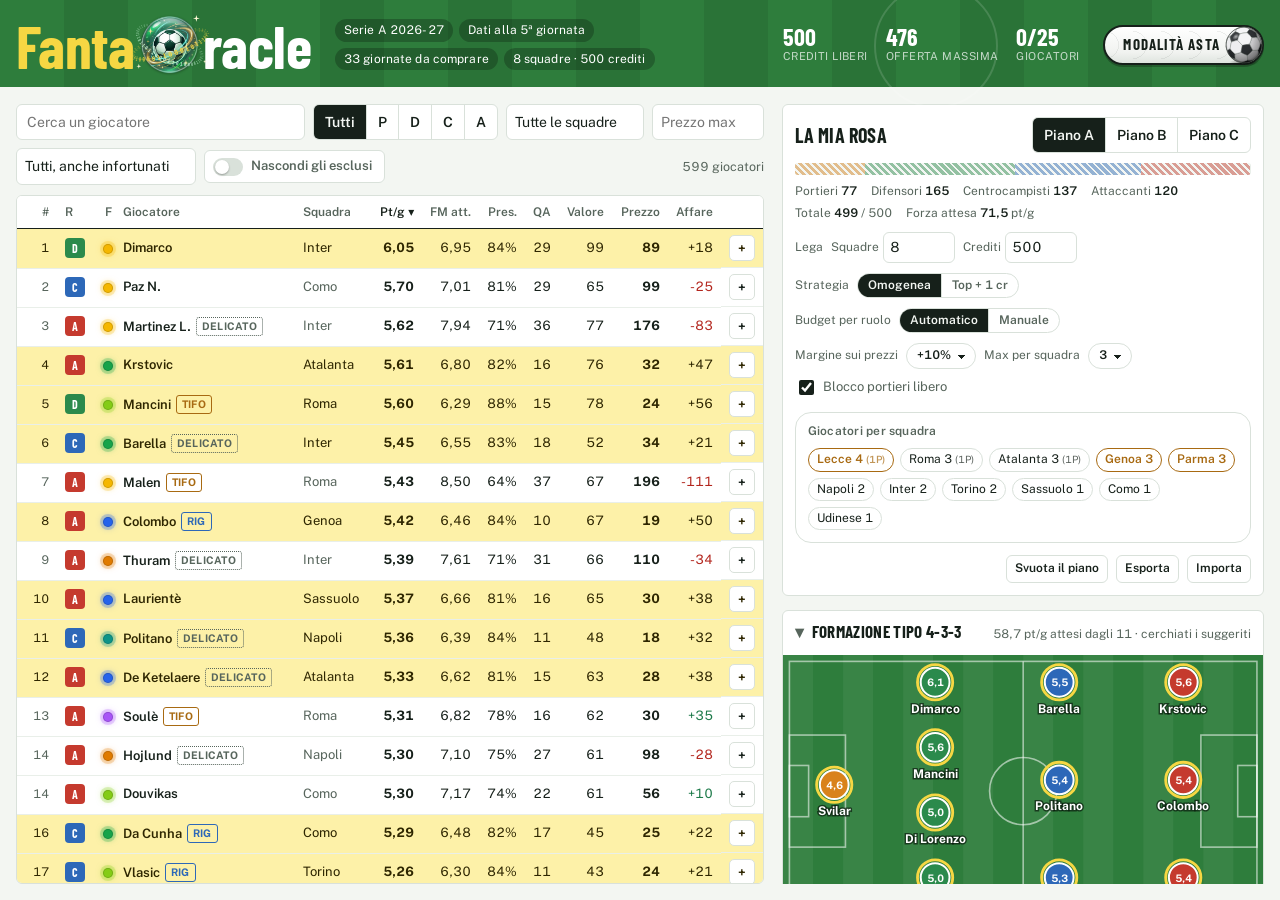
==== web/index.html @ cbc6f7c4 "Mercato: media gialla sopra e viola sotto, colonne neutre, ruoli colorati - La media dell'andamento " ====
<!doctype html>
<html lang="it">
<head>
<meta charset="utf-8">
<meta name="viewport" content="width=device-width, initial-scale=1, viewport-fit=cover">
</head>
<body>
<title>FantaOracle</title>
<link rel="preconnect" href="https://fonts.googleapis.com">
<link rel="preconnect" href="https://fonts.gstatic.com" crossorigin>
<link rel="stylesheet" href="https://fonts.googleapis.com/css2?family=Barlow+Condensed:wght@500;600;700&family=Public+Sans:wght@400;500;600;700&display=swap">
<link rel="icon" type="image/png" href="logo.png">
<link rel="stylesheet" href="tool.css?v=8d21108128">
<div class="app">
  <header class="top">
    <div class="marca">
      <div class="marca-txt">
        <h1 class="brand" aria-label="FantaOracle"><span>Fanta</span><svg class="o-sfera" id="o-sfera" viewBox="-80 -64 160 128" aria-hidden="true">
          <g class="dietro"><path class="traccia" d="M-68 0A68 17 0 0 1 68 0" transform="rotate(-17)"/></g>
          <image class="img-v" href="o-sfera.png" x="-50" y="-50" width="100" height="100"/>
          <image class="img-a" href="o-sfera-asta.png" x="-50" y="-50" width="100" height="100"/>
          <g class="davanti"><path class="traccia" d="M-68 0A68 17 0 0 0 68 0" transform="rotate(-17)"/></g>
          <g class="scintille">
            <path d="M0-6 1.3-1.3 6 0 1.3 1.3 0 6-1.3 1.3-6 0-1.3-1.3Z" transform="translate(47 -46)"/>
            <path d="M0-6 1.3-1.3 6 0 1.3 1.3 0 6-1.3 1.3-6 0-1.3-1.3Z" transform="translate(-54 38) scale(.7)"/>
            <path d="M0-6 1.3-1.3 6 0 1.3 1.3 0 6-1.3 1.3-6 0-1.3-1.3Z" transform="translate(62 30) scale(.55)"/>
          </g>
        </svg>racle</h1>
        <div class="meta" id="meta">Carico i dati…</div>
      </div>
    </div>
    <div class="tabellone" id="tabellone"></div>
    <div class="budget" id="budget"></div>
    <div id="asta-ctl"></div>
  </header>
  <nav class="tabs" role="tablist">
    <button id="tab-asta" role="tab" aria-selected="false" data-view="asta" hidden>Asta</button>
    <button id="tab-listone" role="tab" aria-selected="true" data-view="listone"><span class="solo-desk">Listone e rosa</span><span class="solo-mob">Listone</span></button>
    <button id="tab-rosa" class="solo-mob" role="tab" aria-selected="false" data-view="rosa">La mia rosa</button>
  </nav>

  <main class="main" id="main" data-view="listone">
    <section class="pane p-listone" aria-label="Listone">
      <div class="tools">
        <input id="q" type="search" placeholder="Cerca un giocatore" aria-label="Cerca un giocatore">
        <div class="seg" id="ruoli" role="group" aria-label="Ruolo">
          <button data-r="" aria-pressed="true">Tutti</button>
          <button data-r="P" aria-pressed="false">P</button>
          <button data-r="D" aria-pressed="false">D</button>
          <button data-r="C" aria-pressed="false">C</button>
          <button data-r="A" aria-pressed="false">A</button>
        </div>
        <select id="sq" aria-label="Squadra"><option value="">Tutte le squadre</option></select>
        <input id="pmax" type="number" min="1" placeholder="Prezzo max" aria-label="Prezzo atteso massimo">
        <select id="salute" aria-label="Infortuni" title="Indisponibili di oggi (SosFanta e Transfermarkt) e propensione agli infortuni dallo storico">
          <option value="">Tutti, anche infortunati</option>
          <option value="disponibili">Solo disponibili</option>
          <option value="sani">Disponibili e non fragili</option>
          <option value="fuori">Solo indisponibili</option>
          <option value="fragili">Solo fragili o delicati</option>
        </select>
        <label class="toggle"><input id="hide" type="checkbox"><span id="hide-lbl">Nascondi gli esclusi</span></label>
        <span class="count" id="count"></span>
      </div>
      <div class="table-wrap">
        <table>
          <thead><tr>
            <th title="Posizione nell'ordinamento scelto, dentro il ruolo selezionato">#</th>
            <th class="l">R</th>
            <th class="f" data-k="fa" title="Fascia secondo la guida all'asta di SOS Fanta: ordina per fascia. Passa il mouse sul pallino per la legenda">F</th>
            <th class="l" data-k="nome">Giocatore</th>
            <th class="l hide-s" data-k="sq">Squadra</th>
            <th data-k="pg" title="Punti attesi a giornata: presenze x fantavoto atteso">Pt/g</th>
            <th data-k="fm" class="hide-s" title="Fantavoto atteso quando gioca">FM att.</th>
            <th data-k="pv" class="hide-s" title="Probabilita' di prendere voto">Pres.</th>
            <th data-k="qa" class="hide-s" title="Quotazione attuale Fantacalcio.it">QA</th>
            <th data-k="val" title="Quanto vale per noi, in crediti">Valore</th>
            <th data-k="pa" title="Prezzo atteso nella nostra asta">Prezzo</th>
            <th data-k="aff" title="Valore meno prezzo atteso">Affare</th>
            <th></th>
          </tr></thead>
          <tbody id="rows"><tr><td colspan="13" class="l loading">Carico il listone…</td></tr></tbody>
        </table>
      </div>
    </section>

    <section class="pane p-rosa" aria-label="La mia rosa">
      <div class="rosa" id="rosa"></div>
    </section>

    <section class="pane p-asta" aria-label="Asta">
      <div class="asta">
        <div>
          <div class="card" id="chiamata">
            <h2>Giocatore chiamato</h2>
            <div class="giro" id="giro"></div>
            <div class="cerca">
              <input id="cerca-asta" type="search" autocomplete="off" placeholder="Scrivi il nome del giocatore chiamato" aria-label="Giocatore chiamato"
                role="combobox" aria-autocomplete="list" aria-expanded="false" aria-controls="risultati">
              <div class="risultati" id="risultati" role="listbox" aria-label="Giocatori liberi" hidden></div>
            </div>
            <div id="chiamato"></div>
          </div>
          <div class="card" id="mercato"></div>
        </div>
        <div>
          <div class="card" id="squadre"></div>
          <div class="card" id="occasioni"></div>
          <div class="card" id="log"></div>
        </div>
      </div>
    </section>
  </main>
</div>

<div class="overlay" id="overlay" hidden></div>

<script src="tool.js?v=a0c16ae5fa"></script>

</body>
</html>
---- web/tool.css ----
/* FantaOracle — stile del tool.
   Token di colore in :root (chiaro), ridefiniti per il tema scuro e per la modalita' asta. */

/* Layout: listone annotato a sinistra, la rosa in costruzione a destra; su telefono due schede */
:root {
  --paper: #f3f6f2;        /* fondo: carta del listone stampato */
  --sheet: #ffffff;        /* superfici */
  --ink: #16201a;          /* testo */
  --ink-2: #57655c;        /* testo secondario */
  --rule: #d9e1da;         /* righe e bordi */
  --tint: #e9efe9;         /* righe alternate, hover */
  --mark: #f6d743;         /* evidenziatore: i suggerimenti */
  --mark-bg: #fdf1a8;
  --mark-fg: #2e2600;
  --brand: #1e6b35;        /* pulsante primario: verde campo */
  --brand-fg: #ffffff;
  --grass-1: #2e7d3c;      /* strisce d'erba della testata */
  --grass-2: #2a7337;
  --chalk: #f4f7f2;        /* linee di gesso */
  --go: #1d7a4a; --warn: #a86a12; --bad: #b3261e;
  --r-p: #d9821b; --r-d: #2b8a4c; --r-c: #2d68b8; --r-a: #c53a2e;  /* colori di ruolo */
  --caldo: #b3261e; --freddo: #2d68b8;   /* grafico del mercato: sopra e sotto il prezzo previsto */
  --merc: #8b3dff;                        /* la media dei prezzi sul previsto: viola acceso (quella dei crediti e' il giallo dell'asta) */
  --font-display: "Barlow Condensed", "Arial Narrow", "Roboto Condensed", sans-serif;
  --font-body: "Public Sans", "Segoe UI", system-ui, -apple-system, sans-serif;
  --radius: 6px;
}
@media (prefers-color-scheme: dark) {
  :root:not([data-theme="light"]) {
    --paper: #0f1512; --sheet: #161e1a; --ink: #e5ece6; --ink-2: #9aa89f;
    --rule: #28342d; --tint: #1c2621; --mark: #e2c436; --mark-bg: #4a4012; --mark-fg: #fff3b8;
    --brand: #4fc473; --brand-fg: #0b1a10;
    --grass-1: #1d5129; --grass-2: #1a4924; --chalk: #e8efe9;
    --go: #4cc184; --warn: #e0a33c; --bad: #f07167;
    --r-p: #f0a04a; --r-d: #4fbf73; --r-c: #6b9ee8; --r-a: #ef6a5c;
    --caldo: #e8604f; --freddo: #5b93e6; --merc: #b57bff;
    color-scheme: dark;
  }
}
:root[data-theme="dark"] {
  --paper: #0f1512; --sheet: #161e1a; --ink: #e5ece6; --ink-2: #9aa89f;
  --rule: #28342d; --tint: #1c2621; --mark: #e2c436; --mark-bg: #4a4012; --mark-fg: #fff3b8;
  --brand: #4fc473; --brand-fg: #0b1a10;
  --grass-1: #1d5129; --grass-2: #1a4924; --chalk: #e8efe9;
  --go: #4cc184; --warn: #e0a33c; --bad: #f07167;
  --r-p: #f0a04a; --r-d: #4fbf73; --r-c: #6b9ee8; --r-a: #ef6a5c;
  --caldo: #e8604f; --freddo: #5b93e6; --merc: #b57bff;
  color-scheme: dark;
}

/* Asta: il palco, nero e giallo. --live e' il giallo pieno (fondi, bordi, barre), --live-fg il
   testo che ci va sopra, --live-edge il bordo di un giallo su fondo chiaro, --stage la fascia nera. */
:root { --live: #ffcc00; --live-fg: #111110; --live-edge: #d9a900; --stage: #0f0f0d; --stage-fg: #f7f6ef;
  --stage-2: #b9b49c; --cs: 72%; --cl: 36%; }
@media (prefers-color-scheme: dark) {
  :root:not([data-theme="light"]) { --live: #ffd21f; --live-fg: #111110; --live-edge: #ffd21f; --stage: #0a0a08;
    --stage-fg: #f7f6ef; --stage-2: #b3ae95; --cs: 75%; --cl: 62%; }
}
:root[data-theme="dark"] { --live: #ffd21f; --live-fg: #111110; --live-edge: #ffd21f; --stage: #0a0a08;
  --stage-fg: #f7f6ef; --stage-2: #b3ae95; --cs: 75%; --cl: 62%; }
:root[data-asta] { --brand: var(--live); --brand-fg: var(--live-fg); }

* { box-sizing: border-box; }
[hidden] { display: none !important; }
html, body { height: 100%; }
body {
  margin: 0; background: var(--paper); color: var(--ink);
  font: 14px/1.45 var(--font-body); font-variant-numeric: tabular-nums;
}
button, input, select, textarea { font: inherit; color: inherit; }
button { cursor: pointer; }
:focus-visible { outline: 2px solid var(--r-c); outline-offset: 2px; }

.app { display: grid; grid-template-rows: auto auto 1fr; height: 100%; padding-inline: 16px; }

/* --- testata --- */
.top {
  display: flex; flex-wrap: wrap; align-items: center; gap: 12px 24px;
  padding-block: 14px 12px; margin-inline: -16px; padding-inline: 16px; position: relative;
  color: #ffffff; border-bottom: 3px solid var(--chalk);
  background: repeating-linear-gradient(90deg, var(--grass-1) 0 64px, var(--grass-2) 64px 128px);
}
/* meta' campo: cerchio di centrocampo accennato a destra della testata */
.top::before { content: ""; position: absolute; right: 22%; top: 50%; width: 120px; height: 120px; margin-top: -60px;
  border: 2px solid rgb(255 255 255 / 0.14); border-radius: 50%; pointer-events: none; }
.top > * { position: relative; }
.top .meta { color: rgb(255 255 255 / 0.78); }
.top .stat small { color: rgb(255 255 255 / 0.72); }
.top .brand { color: #ffffff; }
.brand { font: 700 60px/1 var(--font-display); letter-spacing: -0.01em; margin: 0; display: flex; align-items: center; }
.marca { display: flex; align-items: center; gap: 12px; min-width: 0; }
/* titolo a sinistra, etichette della lega alla sua destra (su due righe) */
.marca-txt { display: flex; align-items: center; flex-wrap: wrap; gap: 10px 24px; min-width: 0; }
@media (max-width: 1120px) { .marca-txt { flex-direction: column; align-items: flex-start; } }
/* titolo: "Fanta" giallo, la O e' la sfera di cristallo del logo */
.brand span { color: var(--mark); }
.brand .o-sfera { width: 1.52em; height: 1.22em; margin: -0.1em -0.2em -0.1em -0.17em; flex: none; position: relative; z-index: 1;
  overflow: visible; --b1: #f6d743; --b2: #c9f7da; }
.o-sfera image { filter: drop-shadow(0 1px 2px rgb(0 0 0 / 0.35)); }
.o-sfera .img-a { display: none; }
:root[data-asta] .o-sfera .img-v { display: none; }
:root[data-asta] .o-sfera .img-a { display: inline; }
:root[data-asta] .o-sfera { --b1: #ffc21a; --b2: #fff1c7; }
/* anelli di cifre binarie: le cifre sono posizionate da tool.js (anelliSfera) */
.o-sfera .traccia { fill: none; stroke: var(--b1); stroke-width: 0.9; }
.o-sfera .dietro .traccia { opacity: 0.22; }
.o-sfera .davanti .traccia { opacity: 0.55; }
.o-sfera text { font: 700 10.5px ui-monospace, "SFMono-Regular", Menlo, Consolas, monospace; text-anchor: middle; dominant-baseline: central; }
.o-sfera text.b1 { fill: var(--b1); }
.o-sfera text.b2 { fill: var(--b2); font-size: 8px; }
.o-sfera .scintille path { fill: #fff8d6; transform-box: fill-box; transform-origin: center; }
.meta { color: var(--ink-2); font-size: 12.5px; display: flex; flex-wrap: wrap; gap: 5px 6px; }
.meta span { white-space: nowrap; }
.top .meta { display: grid; justify-items: start; gap: 6px; }
.meta .riga { display: flex; flex-wrap: wrap; gap: 6px; }
.top .meta span { justify-self: start; background: rgb(0 0 0 / 0.24); color: #ffffff; padding: 3px 9px 2px; border-radius: 999px; font-size: 12px; letter-spacing: 0.01em; }
.budget { margin-left: auto; display: flex; gap: 18px; align-items: baseline; flex-wrap: wrap; }
.stat { display: grid; }
.stat b { font: 700 24px/1 var(--font-display); }
.stat small { color: var(--ink-2); font-size: 11px; letter-spacing: 0.04em; text-transform: uppercase; }
.stat.warn b { color: var(--bad); }

.tabs { display: none; gap: 6px; padding-block: 10px 0; }
.tabs button { flex: 1; padding: 8px; border: 1px solid var(--rule); background: var(--sheet); border-radius: var(--radius); font-weight: 600; }
.tabs button[aria-selected="true"] { background: var(--brand); color: var(--brand-fg); border-color: var(--brand); }

.main { display: grid; grid-template-columns: minmax(0, 1.55fr) minmax(360px, 1fr); gap: 18px; padding-block: 14px 16px; min-height: 0; }
.pane { min-width: 0; min-height: 0; display: flex; flex-direction: column; }
.pane h2 { font: 700 20px/1 var(--font-display); letter-spacing: 0.01em; margin: 0; text-transform: uppercase; }
.tabs button { font: 700 15px/1 var(--font-display); letter-spacing: 0.06em; text-transform: uppercase; padding: 10px; }
th { border-bottom-color: var(--brand); }
.ruolo-h { border-bottom: 2px solid var(--tint); padding-bottom: 6px; }

/* --- filtri --- */
.tools { display: flex; flex-wrap: wrap; gap: 8px; align-items: center; padding-block: 0 10px; }
.tools input[type="search"] { flex: 1 1 180px; min-width: 0; padding: 7px 10px; border: 1px solid var(--rule); border-radius: var(--radius); background: var(--sheet); }
.tools select, .tools input[type="number"] { padding: 7px 8px; border: 1px solid var(--rule); border-radius: var(--radius); background: var(--sheet); }
.tools input[type="number"] { width: 112px; }
.seg { display: inline-flex; border: 1px solid var(--rule); border-radius: var(--radius); overflow: hidden; background: var(--sheet); }
.seg button { border: 0; background: none; padding: 7px 11px; font-weight: 600; border-right: 1px solid var(--rule); }
.seg button:last-child { border-right: 0; }
.seg button[aria-pressed="true"] { background: var(--brand); color: var(--brand-fg); }
.seg.mini { border-radius: 999px; }
/* Tendine: stessa pelle dei controlli a pillola, freccia disegnata col colore del testo */
select {
  appearance: none; -webkit-appearance: none; cursor: pointer;
  background-color: var(--sheet); color: var(--ink);
  background-image: linear-gradient(45deg, transparent 50%, currentColor 50%), linear-gradient(135deg, currentColor 50%, transparent 50%);
  background-position: calc(100% - 13px) 55%, calc(100% - 9px) 55%;
  background-size: 4px 4px, 4px 4px; background-repeat: no-repeat;
}
select:hover { border-color: var(--ink); }
.tools select { padding-right: 26px; }
select.pill { border: 1px solid var(--rule); border-radius: 999px; padding: 3px 24px 3px 10px; font-size: 12px; font-weight: 600; }
input[type="checkbox"] { accent-color: var(--brand); width: 15px; height: 15px; }
.bud { display: inline-flex; align-items: center; gap: 4px; }
.bud input { width: 64px; padding: 4px 6px; border: 1px solid var(--rule); border-radius: var(--radius); background: var(--sheet); }
.chip small { opacity: 0.7; }
.seg.mini button { padding: 3px 10px; font-size: 12px; font-weight: 600; }
.seg.mini button[aria-pressed="false"] { color: var(--ink-2); }
.check { display: inline-flex; gap: 6px; align-items: center; color: var(--ink-2); font-size: 13px; }
/* interruttore a pillola, alto come gli altri filtri del listone */
.toggle { display: inline-flex; align-items: center; gap: 8px; padding: 6px 12px 6px 8px; border: 1px solid var(--rule); border-radius: var(--radius);
  background: var(--sheet); color: var(--ink-2); font-size: 13px; font-weight: 600; cursor: pointer; user-select: none; }
.toggle input { appearance: none; -webkit-appearance: none; position: relative; flex: none; width: 30px; height: 18px; margin: 0; border-radius: 999px;
  background: var(--rule); cursor: pointer; transition: background-color 0.15s; }
.toggle input::after { content: ""; position: absolute; top: 2px; left: 2px; width: 14px; height: 14px; border-radius: 50%; background: #ffffff;
  box-shadow: 0 1px 2px rgb(0 0 0 / 0.3); transition: transform 0.15s; }
.toggle input:checked { background: var(--brand); }
.toggle input:checked::after { transform: translateX(12px); }
.toggle:has(input:checked) { color: var(--ink); border-color: var(--brand); }
.toggle:hover { border-color: var(--ink-2); }
/* impostazioni della rosa: la selezione resta nera (inchiostro), non verde, anche in asta */
#rosa > .card:first-child .seg button[aria-pressed="true"] { background: var(--ink); color: var(--paper); }
#rosa > .card:first-child input[type="checkbox"] { accent-color: var(--ink); }
.dialog .seg button[aria-pressed="true"] { background: var(--ink); color: var(--paper); }
/* stessa regola per i filtri del listone: ruolo attivo e interruttore acceso in nero */
.tools .seg button[aria-pressed="true"] { background: var(--ink); color: var(--paper); }
.tools .toggle input:checked { background: var(--ink); }
.tools .toggle input:checked::after { background: var(--paper); }
.tools .toggle:has(input:checked) { border-color: var(--ink); }
.count { color: var(--ink-2); font-size: 12.5px; margin-left: auto; }

/* --- listone --- */
.table-wrap { overflow: auto; min-height: 0; flex: 1; background: var(--sheet); border: 1px solid var(--rule); border-radius: var(--radius); }
table { border-collapse: collapse; width: 100%; font-size: 13px; }
th { position: sticky; top: 0; background: var(--sheet); z-index: 1; text-align: right; font: 600 12px/1.2 var(--font-body); color: var(--ink-2);
     padding: 9px 8px; border-bottom: 1px solid var(--ink); white-space: nowrap; user-select: none; }
th[data-k] { cursor: pointer; }
th[data-k]:hover { color: var(--ink); }
th.sorted { color: var(--ink); }
th.sorted::after { content: " ▾"; }
th.sorted.asc::after { content: " ▴"; }
th.l, td.l { text-align: left; }
td { padding: 6px 8px; border-bottom: 1px solid var(--tint); text-align: right; white-space: nowrap; }
tr:hover td { background: var(--tint); }
tr.sugg td { background: var(--mark-bg); color: var(--mark-fg); }
tr.mine td { background: var(--tint); }
tr.mine td.nm { font-weight: 700; }
tr.taken td { opacity: 0.38; text-decoration: line-through; }
tr.taken td.act { opacity: 1; text-decoration: none; }
td.nm { font-weight: 600; max-width: 180px; overflow: hidden; text-overflow: ellipsis; }
td.nm button { border: 0; background: none; padding: 0; font-weight: inherit; text-align: left; }
td.nm button:hover { text-decoration: underline; }
th.f, td.f { width: 1%; padding-right: 0; text-align: center; white-space: nowrap; }
td.f + td.nm { padding-left: 8px; }
/* Pallino della fascia: il colore lo da' la fascia (--c), con un alone che lo fa brillare su chiaro e scuro */
.fd { --c: #8a8f98; display: inline-block; width: 10px; height: 10px; border-radius: 50%; flex: none; vertical-align: middle; cursor: help;
  background: var(--c); margin: 0 8px 0 4px;
  box-shadow: inset 0 0 0 1px rgb(0 0 0 / 0.16), 0 0 0 3px color-mix(in srgb, var(--c) 24%, transparent), 0 0 7px color-mix(in srgb, var(--c) 60%, transparent); }
td.f .fd { margin: 0 2px; }
.fd.est { background: transparent; box-shadow: inset 0 0 0 2px var(--c), 0 0 0 3px color-mix(in srgb, var(--c) 20%, transparent), 0 0 7px color-mix(in srgb, var(--c) 45%, transparent); }
.fd.no { background: var(--ink-2); opacity: 0.28; box-shadow: none; }
/* Le righe che tagliano il nome con i puntini (overflow: hidden) taglierebbero anche l'alone: gli si
   da' spazio dentro e lo si restituisce col margine negativo, cosi' l'impaginazione non cambia. */
.slot .who, .occ-n, .ris-n { padding: 7px 0 7px 8px; margin: -7px 0 -7px -8px; }
.fd:focus-visible { outline: 2px solid var(--brand); outline-offset: 3px; }
.slot .who { padding-left: 2px; }
#legenda-fasce { position: fixed; z-index: 200; width: 232px; padding: 10px 12px; background: var(--sheet); color: var(--ink); border: 1px solid var(--rule);
  border-radius: 10px; box-shadow: 0 10px 28px rgb(0 0 0 / 0.22); font-size: 12.5px; line-height: 1.35; pointer-events: none; }
#legenda-fasce[hidden] { display: none; }
#legenda-fasce b { display: block; margin-bottom: 6px; font-size: 12px; }
#legenda-fasce div { display: flex; align-items: center; gap: 9px; padding: 1.5px 5px; border-radius: 5px; }
#legenda-fasce div.on { background: var(--tint); font-weight: 700; }
#legenda-fasce i { --c: #8a8f98; width: 9px; height: 9px; border-radius: 50%; flex: none; background: var(--c); box-shadow: 0 0 6px color-mix(in srgb, var(--c) 60%, transparent); }
#legenda-fasce small { display: block; margin-top: 7px; color: var(--ink-2); font-size: 11.5px; }
td.sq { color: var(--ink-2); text-transform: capitalize; }
td.rank { color: var(--ink-2); font-size: 12px; width: 1%; }
td.big { font-weight: 700; }
.pos { color: var(--go); } .neg { color: var(--bad); }
.role { display: inline-grid; place-items: center; width: 20px; height: 20px; border-radius: 4px; color: #fff; font: 700 12px/1 var(--font-display); }
.role.P { background: var(--r-p); } .role.D { background: var(--r-d); } .role.C { background: var(--r-c); } .role.A { background: var(--r-a); }
.tag { display: inline-block; font-size: 10.5px; font-weight: 700; padding: 1px 5px; border-radius: 3px; margin-left: 5px; vertical-align: 1px; border: 1px solid currentColor; letter-spacing: 0.02em; }
.tag.rig { color: var(--r-c); } .tag.tifo { color: var(--warn); } .tag.uno { color: inherit; opacity: 0.8; }
/* Infortuni: rosso pieno chi e' fuori, contorno per i dubbi, arancio per la propensione. */
.tag.out { color: #fff; background: var(--bad); border-color: var(--bad); cursor: help; }
.tag.dubbio { color: var(--warn); border-style: dashed; cursor: help; }
.tag.fragile { color: var(--bad); cursor: help; }
.tag.rischio { color: var(--ink-2); border-style: dotted; cursor: help; }
td.act { display: flex; gap: 4px; justify-content: flex-end; }
.ic { width: 26px; height: 26px; display: inline-grid; place-items: center; border: 1px solid var(--rule); background: var(--sheet); border-radius: 5px; font-weight: 700; line-height: 1; }
.ic:hover { border-color: var(--ink); }
.ic.on { background: var(--ink); color: var(--paper); border-color: var(--ink); }

/* --- rosa --- */
.rosa { overflow: auto; min-height: 0; flex: 1; display: grid; gap: 14px; align-content: start; }
.card { background: var(--sheet); border: 1px solid var(--rule); border-radius: var(--radius); padding: 12px; }
.bar { display: flex; height: 12px; border-radius: 3px; overflow: hidden; background: var(--tint); }
.bar i { display: block; height: 100%; }
.bar i.P { background: var(--r-p); } .bar i.D { background: var(--r-d); } .bar i.C { background: var(--r-c); } .bar i.A { background: var(--r-a); }
.bar i.s { opacity: 0.45; background-image: repeating-linear-gradient(45deg, transparent 0 3px, var(--sheet) 3px 5px); }
.legend { display: flex; flex-wrap: wrap; gap: 4px 14px; margin-top: 8px; font-size: 12px; color: var(--ink-2); }
.legend b { color: var(--ink); font-weight: 600; }
.row { display: flex; flex-wrap: wrap; gap: 8px; align-items: center; }
.row + .row { margin-top: 8px; }
.btn { padding: 7px 12px; border: 1px solid var(--rule); border-radius: var(--radius); background: var(--sheet); font-weight: 600; }
.btn:hover { border-color: var(--ink); }
.btn.primary { background: var(--brand); color: var(--brand-fg); border-color: var(--brand); }
.btn.small { padding: 4px 8px; font-size: 12px; }
.lbl { font-size: 12px; color: var(--ink-2); }

.ruolo-h { display: flex; align-items: baseline; gap: 8px; margin-bottom: 6px; }
.ruolo-h h3 { font: 700 17px/1 var(--font-display); margin: 0; text-transform: uppercase; letter-spacing: 0.02em; }
.ruolo-h .lbl { margin-left: auto; }
.slot { display: grid; grid-template-columns: 22px minmax(0, 1fr) auto auto auto; gap: 8px; align-items: center; padding: 6px 6px; border-radius: 5px; }
.slot + .slot { border-top: 1px solid var(--tint); }
.slot.sugg { background: var(--mark-bg); color: var(--mark-fg); }
.slot .who { min-width: 0; overflow: hidden; text-overflow: ellipsis; white-space: nowrap; }
.slot .who b { font-weight: 700; }
.slot .who small { color: inherit; opacity: 0.7; text-transform: capitalize; margin-left: 4px; }
.slot .num { text-align: right; font-size: 12.5px; }
.slot .num b { font-size: 14px; }
.slot .empty { color: var(--ink-2); font-style: italic; }
.alts { grid-column: 2 / -1; display: grid; gap: 2px; margin-top: 4px; padding: 6px; background: var(--sheet); color: var(--ink); border: 1px solid var(--rule); border-radius: 5px; }
.alts div { display: grid; grid-template-columns: minmax(0, 1fr) auto auto auto; gap: 8px; align-items: center; font-size: 12.5px; }
.alts span.n { overflow: hidden; text-overflow: ellipsis; white-space: nowrap; }
.squadre { display: flex; flex-wrap: wrap; gap: 6px; }
/* riepilogo per squadra reale: riquadro tondeggiante sullo stesso fondo della card */
.squadre-box { margin-top: 14px; padding: 10px 12px 12px; display: grid; gap: 8px;
  border: 1.5px solid var(--rule); border-radius: 16px; }
.squadre-box .lbl { font-weight: 600; letter-spacing: 0.02em; }
.lega .bud input { width: 72px; font-size: 14px; }
.lega .bud input:disabled { opacity: 0.55; }
.row.azioni { justify-content: flex-end; margin-top: 12px; }
.campo-card { padding: 0; }
.campo-card .ruolo-h { padding: 12px; margin: 0; border: 0; cursor: pointer; list-style: none; }
.campo-card .ruolo-h::-webkit-details-marker { display: none; }
.campo-card .ruolo-h h3::before { content: "▾"; display: inline-block; width: 1em; color: var(--ink-2); transition: transform 0.15s; }
.campo-card:not([open]) .ruolo-h h3::before, .campo-card.chiude .ruolo-h h3::before { transform: rotate(-90deg); }
/* la tendina: il riquadro ritaglia, il campo scorre dentro senza ridimensionarsi */
.campo-box { overflow: hidden; border-radius: 0 0 var(--radius) var(--radius); }
.campo { display: block; width: 100%; height: auto; aspect-ratio: 600 / 340; }
.campo-box.scorre .campo { will-change: transform; }
.campo text { font-family: var(--font-body); }
.chip { font-size: 12px; padding: 2px 8px; border-radius: 999px; border: 1px solid var(--rule); text-transform: capitalize; }
.chip.full { border-color: var(--warn); color: var(--warn); font-weight: 600; }
.chip.over { border-color: var(--bad); color: var(--bad); font-weight: 700; }
.alert { color: var(--bad); font-weight: 600; font-size: 13px; }
details.help summary { cursor: pointer; font-weight: 600; }
details.help p { margin: 8px 0 0; color: var(--ink-2); max-width: 65ch; }

/* --- scheda e dialoghi --- */
.overlay { position: fixed; inset: 0; background: rgb(10 15 12 / 0.45); display: grid; place-items: center; padding: 16px; z-index: 10; }
.dialog { background: var(--sheet); color: var(--ink); border-radius: 8px; width: min(560px, 100%); max-height: 90%; overflow: auto; padding: 18px; border: 1px solid var(--rule); }
.dialog h3 { font: 700 26px/1.05 var(--font-display); margin: 0; }
.dialog .sub { color: var(--ink-2); text-transform: capitalize; margin-top: 2px; }
.kv { display: grid; grid-template-columns: repeat(4, minmax(0, 1fr)); gap: 10px; margin: 14px 0; }
.kv div { display: grid; }
.kv b { font: 700 22px/1.1 var(--font-display); }
.kv small { color: var(--ink-2); font-size: 11.5px; }
.dialog table td, .dialog table th { padding: 5px 6px; position: static; }
.dialog .actions { display: flex; gap: 8px; justify-content: flex-end; margin-top: 14px; flex-wrap: wrap; }
.dialog input[type="number"] { width: 110px; padding: 8px; border: 1px solid var(--rule); border-radius: var(--radius); background: var(--paper); font-size: 18px; font-weight: 700; }
.dialog textarea { width: 100%; min-height: 160px; padding: 8px; border: 1px solid var(--rule); border-radius: var(--radius); background: var(--paper); font-size: 12px; }
.loading { padding: 40px 0; color: var(--ink-2); }

/* --- griglia di alternanza (scheda di portieri e attaccanti) ---
   Fasce FantaLab dell'avversario: verde facile, giallo media, rosso difficile. */
:root { --fa-f: #c9ecc9; --fa-f-fg: #12471f; --fa-m: #f9e39a; --fa-m-fg: #553c00; --fa-d: #f5c0ba; --fa-d-fg: #6f140d; }
@media (prefers-color-scheme: dark) {
  :root:not([data-theme="light"]) { --fa-f: #1f4a2a; --fa-f-fg: #c8f0d1; --fa-m: #4d3f12; --fa-m-fg: #ffe7a0; --fa-d: #5a201c; --fa-d-fg: #ffd2cc; }
}
:root[data-theme="dark"] { --fa-f: #1f4a2a; --fa-f-fg: #c8f0d1; --fa-m: #4d3f12; --fa-m-fg: #ffe7a0; --fa-d: #5a201c; --fa-d-fg: #ffd2cc; }
.griglia-box { overflow-x: auto; border: 1px solid var(--rule); border-radius: 8px; background: var(--sheet); }
.griglia { display: grid; grid-template-columns: minmax(84px, max-content) repeat(var(--n), 26px); gap: 2px; padding: 6px; width: max-content; }
.griglia .nome { position: sticky; left: -6px; z-index: 1; background: var(--sheet); padding: 0 8px 0 6px; margin-left: -6px;
  font-size: 12px; font-weight: 700; line-height: 24px; max-width: 130px; overflow: hidden; text-overflow: ellipsis; white-space: nowrap; }
.griglia .gi { font-size: 10px; color: var(--ink-2); text-align: center; line-height: 14px; }
.griglia .c { height: 24px; border-radius: 4px; display: grid; place-items: center; font-size: 9.5px; font-weight: 700; letter-spacing: -0.02em; background: var(--tint); color: var(--ink-2); }
.c.fl-f { background: var(--fa-f); color: var(--fa-f-fg); }
.c.fl-m { background: var(--fa-m); color: var(--fa-m-fg); }
.c.fl-d { background: var(--fa-d); color: var(--fa-d-fg); }
.griglia .c.off { opacity: 0.3; }
.griglia .c.out { opacity: 1; background: repeating-linear-gradient(135deg, var(--tint) 0 4px, var(--rule) 4px 8px); color: var(--ink-2); text-decoration: line-through; }
.griglia .c.vuota { background: none; border: 1px dashed var(--rule); }
/* su schermo largo: giornate su due righe, larghe quanto la scheda */
.griglia.piena { width: 100%; grid-template-columns: minmax(84px, max-content) repeat(var(--n), minmax(22px, 1fr)); }
.griglia.piena + .griglia.piena { padding-top: 2px; }
table.compagni td { padding: 4px 6px; }
table.compagni td.nm { max-width: 170px; }
table.compagni tr.gruppo td { font-size: 11px; font-weight: 700; text-transform: uppercase; letter-spacing: 0.04em; color: var(--ink-2); padding-top: 10px; border-bottom: 1px solid var(--rule); }
table.compagni tr.sel td { background: var(--tint); }
table.compagni button[aria-pressed="true"] { background: var(--ink); color: var(--paper); border-color: var(--ink); }
.nota.reparto { margin: 8px 6px 2px; border-left-color: var(--r-c); }

/* --- scheda giocatore ---
   Testata ferma col nome, corpo che scorre a sezioni (Informazioni, Infortuni, Fantavoti,
   Griglia abbinamenti), azioni ferme in fondo. Ogni sezione e' un pannello sul fondo carta
   con dentro i riquadri bianchi. Il colore dice lo stato, non decora: verde bene, giallo
   attenzione, rosso male (gli stessi tre delle fasce FantaLab). Il bordo in alto e' il ruolo. */
.dialog.scheda { width: min(780px, 100%); max-height: 94%; padding: 0; overflow: hidden;
  display: grid; grid-template-rows: auto minmax(0, 1fr) auto; border-top: 5px solid var(--rc, var(--ink)); }
:is(.scheda, .chiamato).r-P { --rc: var(--r-p); } :is(.scheda, .chiamato).r-D { --rc: var(--r-d); }
:is(.scheda, .chiamato).r-C { --rc: var(--r-c); } :is(.scheda, .chiamato).r-A { --rc: var(--r-a); }
.sch-top { display: flex; justify-content: space-between; align-items: flex-start; gap: 12px; padding: 13px 16px 12px; border-bottom: 1px solid var(--rule); }
.sch-chi { min-width: 0; }
:is(.scheda, .chiamato) h3 { font-size: 30px; display: flex; flex-wrap: wrap; align-items: center; gap: 4px 8px; }
:is(.scheda, .chiamato) h3 .role { width: 26px; height: 26px; font-size: 15px; border-radius: 6px; }
:is(.scheda, .chiamato) h3 .tag { margin-left: 0; font-family: var(--font-body); }
:is(.scheda, .chiamato) h3 .fd { margin: 0 3px 0 2px; vertical-align: 0; }
.sch-meta { display: flex; flex-wrap: wrap; align-items: center; gap: 6px; margin-top: 8px; }
.sch-meta .mt { font-size: 12px; line-height: 1.45; padding: 2px 10px; border-radius: 999px; background: var(--tint); color: var(--ink-2); white-space: nowrap; }
.sch-meta .mt b { color: var(--ink); font-weight: 700; }
.sch-corpo { overflow: auto; overscroll-behavior: contain; padding: 14px 16px 16px; display: grid; gap: 12px; align-content: start; }
.sch-azioni { display: flex; flex-wrap: wrap; gap: 8px; justify-content: flex-end; align-items: center; padding: 10px 16px; border-top: 1px solid var(--rule); background: var(--sheet); }

.ico { width: 1em; height: 1em; flex: none; fill: none; stroke: currentColor; stroke-width: 2; stroke-linecap: round; stroke-linejoin: round; }
.sez { min-width: 0; padding: 12px; background: var(--paper); border: 1px solid var(--rule); border-radius: 10px; }
.sez p { margin-bottom: 0; }
.sez > * + * { margin-top: 10px; }
.sez > .pannello { margin-top: 0; }
.sez-h { display: flex; flex-wrap: wrap; align-items: center; gap: 4px 9px; }
.sez-ic { width: 26px; height: 26px; flex: none; display: grid; place-items: center; border-radius: 7px; background: var(--ink); color: var(--paper); font-size: 15px; }
.sez-h h4 { margin: 0; font: 700 19px/1 var(--font-display); letter-spacing: 0.03em; text-transform: uppercase; }
.sez-r { margin-left: auto; font-size: 12px; color: var(--ink-2); }
.sez-sub { display: flex; align-items: center; gap: 6px; margin-top: 12px; font-size: 12px; font-weight: 600; color: var(--ink-2); }
.sez-sub .ico { font-size: 14px; }
.sez-sub + * { margin-top: 6px; }

/* i riquadri */
.boxes { display: grid; grid-template-columns: repeat(auto-fit, minmax(112px, 1fr)); gap: 8px; }
.boxes.somma { grid-template-columns: repeat(auto-fit, minmax(72px, 1fr)); gap: 6px; }
.box { position: relative; display: flex; flex-direction: column; gap: 3px; min-width: 0; padding: 9px 10px 10px; text-align: left;
  background: var(--sheet); color: var(--ink); border: 1px solid var(--rule); border-radius: 8px; }
.box > b { font: 700 26px/1 var(--font-display); letter-spacing: 0.01em; }
.box-l { display: flex; align-items: flex-start; gap: 5px; font-size: 11.5px; line-height: 1.25; color: var(--ink-2); }
.box-l .ico { font-size: 13px; margin-top: 1px; }
.box-s { font-size: 11.5px; line-height: 1.3; color: var(--ink-2); }
.box.parola > b { font-size: 21px; line-height: 1.1; }
.box.largo { grid-column: span 2; }
.box.ok { background: var(--fa-f); color: var(--fa-f-fg); border-color: transparent; }
.box.med { background: var(--fa-m); color: var(--fa-m-fg); border-color: transparent; }
.box.ko { background: var(--fa-d); color: var(--fa-d-fg); border-color: transparent; }
.box:is(.ok, .med, .ko, .eroe) :is(.box-l, .box-s) { color: inherit; opacity: 0.8; }
.box.eroe { background: var(--ink); color: var(--paper); border-color: var(--ink); }
.box.eroe > b { font-size: 34px; }
.box.piu > b { color: var(--go); }
.box.meno > b { color: var(--bad); }
.box.zero > b { color: var(--ink-2); opacity: 0.55; }
.boxes.somma .box > b { font-size: 22px; }
.boxes.somma .box.tot { grid-column: span 2; border: 2px solid var(--ink); padding: 8px 9px 9px; }
.boxes.somma .box.tot > b { font-size: 26px; }
.barra { position: relative; display: block; height: 5px; margin-top: 3px; border-radius: 3px; background: var(--tint); overflow: hidden; }
.barra::before { content: ""; position: absolute; inset: 0 auto 0 0; width: var(--p); border-radius: 3px; background: var(--ink-2); }
.barra.ok::before { background: var(--go); } .barra.med::before { background: var(--warn); } .barra.ko::before { background: var(--bad); }
.esito { font-weight: 700; } .esito.ok { color: var(--go); } .esito.ko { color: var(--bad); }

/* riquadri che aprono un pannello: tabelle ed elenchi restano chiusi finche' non servono */
button.box, .comp { font: inherit; cursor: pointer; }
/* il tondo con la freccia sta accanto al valore: solo quella riga gli lascia posto */
.box.apre > b, .comp.apre > .comp-n { padding-right: 28px; }
.box.apre:hover, .comp:hover { border-color: var(--ink); }
.box.apre, .comp.apre { border-color: var(--ink-2); }
.box-chev { position: absolute; top: 8px; right: 8px; width: 22px; height: 22px; display: grid; place-items: center; border-radius: 50%;
  background: var(--ink); color: var(--paper); font-size: 14px; }
[aria-expanded="true"] > .box-chev { transform: rotate(180deg); }
.apre[aria-expanded="true"] { border-color: var(--ink); box-shadow: inset 0 0 0 1px var(--ink); }
.pannello { display: grid; grid-template-rows: 0fr; }
.pannello > div { min-height: 0; overflow: hidden; visibility: hidden; }
.pannello.aperto { grid-template-rows: 1fr; }
.pannello.aperto > div { visibility: visible; }
.pan-in { margin-top: 8px; padding: 8px 10px 10px; background: var(--sheet); border: 1px solid var(--ink); border-radius: 8px; }
.pan-in p { margin: 8px 0 0; }
.scorri { overflow-x: auto; }
.inf-st td.musc { color: var(--warn); }
.inf-st td.l:nth-child(2) { white-space: normal; }

/* fantavoti giornata per giornata: la riga tratteggiata e' il 6 */
.fv-riga { display: grid; grid-template-columns: minmax(0, max-content) minmax(0, 1fr); gap: 8px; }
/* i numeri dell'anno si allargano a riempire la riga: tre sopra, due sotto */
.fv-riga > .boxes { display: flex; flex-wrap: wrap; align-content: flex-start; }
.fv-riga > .boxes > .box { flex: 1 1 128px; }
.fv-riga.lunga { grid-template-columns: minmax(0, 1fr); }
.box.grafico { gap: 7px; justify-content: space-between; }
.fv { position: relative; display: flex; align-items: flex-end; gap: 6px; padding-top: 16px; }
.fv::before { content: ""; position: absolute; left: 0; right: 0; bottom: calc(15px + var(--sei, 24px)); border-top: 1px dashed var(--ink-2); opacity: 0.45; }
.fv .col { position: relative; flex: 1 1 34px; min-width: 12px; max-width: 46px; display: flex; flex-direction: column; gap: 3px; }
.fv .col i { position: relative; display: block; min-height: 2px; border-radius: 3px 3px 0 0; background: var(--ink-2); }
.fv .col.ok i { background: var(--go); }
.fv .col.ko i { background: var(--bad); }
.fv .col.sv i, .fv .col.nd i { background: none; border-top: 2px dotted var(--rule); border-radius: 0; }
.fv .col em { position: absolute; left: 50%; bottom: calc(100% + 2px); transform: translateX(-50%); font: 600 11px/1 var(--font-body); color: var(--ink); white-space: nowrap; }
.fv .col:is(.sv, .nd) em { font-weight: 400; color: var(--ink-2); }
.fv .col small { font-size: 10px; line-height: 12px; color: var(--ink-2); text-align: center; }
.fv-riga.fitta .fv { gap: 3px; }
.fv-riga.fitta .fv .col em { display: none; }

/* compagni di alternanza: un riquadro a testa, quello premuto e' nella griglia */
.comps { display: grid; grid-template-columns: repeat(auto-fit, minmax(148px, 1fr)); gap: 8px; }
.comp { position: relative; display: flex; flex-direction: column; gap: 3px; min-width: 0; padding: 8px 10px 9px; text-align: left;
  background: var(--sheet); color: var(--ink); border: 1px solid var(--rule); border-radius: 8px; }
.comp[aria-pressed="true"] { border-color: var(--ink); box-shadow: inset 0 0 0 1px var(--ink); }
.comp-n { font-size: 13px; font-weight: 700; overflow: hidden; text-overflow: ellipsis; white-space: nowrap; }
.comp-n small { margin-left: 5px; font-size: 11.5px; font-weight: 400; color: var(--ink-2); }
.comp > b { font: 700 22px/1 var(--font-display); color: var(--go); }
.comp > b small { margin-left: 3px; font: 500 11.5px/1 var(--font-body); color: var(--ink-2); }
.comp-d { display: flex; flex-wrap: wrap; gap: 2px 10px; font-size: 11.5px; line-height: 1.3; color: var(--ink-2); }
.comp-d span { white-space: nowrap; }
.comp-d i.c { display: inline-block; width: 9px; height: 9px; margin-right: 4px; border-radius: 2px; }
.comp-t { align-self: flex-start; margin-top: 1px; padding: 1px 7px; border-radius: 999px; background: var(--tint); color: var(--ink-2); font-size: 10.5px; font-weight: 700; }
.comp.apre { justify-content: center; border-style: dashed; }
.comp.apre .comp-d { white-space: normal; }
.leg { display: flex; flex-wrap: wrap; gap: 4px 14px; font-size: 11.5px; color: var(--ink-2); }
.leg span { display: inline-flex; align-items: center; gap: 5px; white-space: nowrap; }
.leg i.c { display: inline-block; width: 12px; height: 12px; border-radius: 3px; }
.leg i.c.off { opacity: 0.3; }
.leg i.c.out { background: repeating-linear-gradient(135deg, var(--tint) 0 3px, var(--rule) 3px 6px); }
.leg b { margin-right: -2px; color: var(--ink); font-size: 10.5px; }

@media (max-width: 600px) {
  .overlay:has(.scheda) { padding: 6px; }
  .dialog.scheda { max-height: 100%; }
  .sch-top { padding: 11px 12px 10px; }
  :is(.scheda, .chiamato) h3 { font-size: 26px; }
  .sch-corpo { padding: 10px; gap: 10px; }
  .sez { padding: 10px; }
  .boxes, .comps { grid-template-columns: repeat(2, minmax(0, 1fr)); }
  .fv-riga > .boxes > .box { flex-basis: 40%; }
  .boxes .box:is(.eroe, .spinta) { grid-column: 1 / -1; }
  .boxes.squadre-asta { grid-template-columns: repeat(3, minmax(0, 1fr)); }
  .boxes.somma { grid-template-columns: repeat(3, minmax(0, 1fr)); }
  .boxes.somma .box.tot { grid-column: span 2; }
  .fv-riga { grid-template-columns: minmax(0, 1fr); }
  .sch-azioni { padding: 10px 12px; }
  .sch-azioni .btn { flex: 1; }
}
@media (prefers-reduced-motion: no-preference) {
  .pannello { transition: grid-template-rows 0.22s ease; }
  .pannello > div { transition: visibility 0s 0.22s; }
  .pannello.aperto > div { transition-delay: 0s; }
  .box-chev { transition: transform 0.2s, background-color 0.2s; }
}

/* --- modalita' asta --- */
/* il bottone e' un pallone: pill bianca con le cuciture, e un pallone vero appoggiato a destra */
/* Il pallone sta nella curva destra del bottone: altezza interna del bottone (40 - 2x2 di bordo = 36 px)
   uguale al diametro visibile del pallone e centri coincidenti, cosi' il bordo curvo lo abbraccia. */
.asta-btn { position: relative; margin-right: 0; border: 2px solid #16201a; border-radius: 999px; height: 40px; padding: 0 42px 0 18px;
  display: inline-flex; align-items: center;
  color: #16201a; font: 700 15px/1 var(--font-display); letter-spacing: 0.08em; text-transform: uppercase; cursor: pointer;
  background:
    radial-gradient(circle at 0 50%, transparent 0 13px, rgb(22 32 26 / 0.07) 13px 14px, transparent 14px) 0 0 / 28px 100% repeat-x,
    linear-gradient(180deg, #ffffff 0%, #f1f3f0 70%, #dfe4df 100%);
  box-shadow: 0 2px 0 rgb(0 0 0 / 0.25); }
.asta-btn:hover { background-color: #ffffff; transform: translateY(-1px); }
.asta-btn .pallone { position: absolute; right: -1px; top: 50%; width: 38px; height: 38px; margin-top: -19px;
  transform-origin: 50% 100%; pointer-events: none; }
/* ombra a terra sotto il pallone: si stringe e schiarisce quando sale */
.asta-btn .ombra { position: absolute; right: 3px; top: 50%; width: 30px; height: 7px; margin-top: 14px; border-radius: 50%;
  background: radial-gradient(closest-side, rgb(0 0 0 / 0.45), transparent); pointer-events: none; }
.asta-btn .pallone svg, .pallone-volo svg { display: block; width: 100%; height: 100%; }
.pallone-volo { position: fixed; z-index: 60; pointer-events: none; filter: drop-shadow(0 6px 6px rgb(0 0 0 / 0.35)); }
.live { display: inline-flex; align-items: center; gap: 8px; font: 700 15px/1 var(--font-display); letter-spacing: 0.1em; text-transform: uppercase; color: var(--live); }
.live .da { font: 600 12px/1 var(--font-body); letter-spacing: 0.02em; text-transform: none; color: var(--stage-2); }

/* --- il tabellone: la fascia in alto durante l'asta ---
   Ogni blocco ha la stessa struttura (valore alto 26px + etichetta), cosi' tutto sta in riga. */
.tabellone { display: none; }
:root[data-asta] .top { --r-p: #f0a04a; --r-d: #4fbf73; --r-c: #6b9ee8; --r-a: #ef6a5c; align-items: center; gap: 12px 28px; }
:root[data-asta] .top::before { display: none; }
:root[data-asta] .top .meta { display: none; }
:root[data-asta] .tabellone { display: flex; gap: 12px 28px; align-items: center; flex-wrap: wrap; min-width: 0; }
:root[data-asta] .budget { align-items: center; padding-left: 28px; border-left: 1px solid rgb(255 255 255 / 0.14); }
/* testata dell'asta a griglia: titolo con Live/Esci sotto, a destra tabellone e crediti */
:root[data-asta] .top { display: grid; grid-template-columns: auto minmax(0, 1fr) auto;
  grid-template-areas: "marca tab bud" "ctl tab bud"; row-gap: 6px; }
:root[data-asta] .marca { grid-area: marca; }
:root[data-asta] #asta-ctl { grid-area: ctl; justify-self: start; }
:root[data-asta] .tabellone { grid-area: tab; }
:root[data-asta] .budget { grid-area: bud; }
@media (max-width: 1380px) {
  :root[data-asta] .top { grid-template-columns: auto minmax(0, 1fr); grid-template-areas: "marca tab" "ctl bud"; row-gap: 10px; }
  :root[data-asta] .budget { margin-left: 0; justify-self: start; }
}
.tb, :root[data-asta] .stat { display: grid; grid-template-rows: 26px auto; align-items: end; row-gap: 3px; min-width: 0; }
.tb b { font: 700 20px/1 var(--font-display); white-space: nowrap; overflow: hidden; text-overflow: ellipsis; display: flex; align-items: center; gap: 6px; }
.tb b em { font-style: normal; color: var(--stage-2); }
.tb small { color: var(--stage-2); font-size: 11px; letter-spacing: 0.04em; text-transform: uppercase; white-space: nowrap; overflow: hidden; text-overflow: ellipsis; }
.tb .role { width: 18px; height: 18px; font-size: 11px; flex: none; }
.tb .den { font-size: 15px; color: var(--stage-2); }
.tb-ultimo { max-width: 260px; }
/* riempimento della lega per ruolo: ogni segmento e' largo quanto gli slot di quel ruolo */
.tb-bar { display: flex; gap: 3px; width: 120px; height: 8px; margin-left: 6px; }
.tb-bar span { position: relative; border-radius: 2px; background: rgb(255 255 255 / 0.12); overflow: hidden; }
.tb-bar i { position: absolute; inset: 0 auto 0 0; background: var(--c); }
:root[data-asta] .stat b .lib { font: inherit; }
.lib-r { display: inline-flex; gap: 5px; }
.live .dot { width: 9px; height: 9px; border-radius: 50%; background: var(--live); }
.live button { font: 600 12px/1 var(--font-body); letter-spacing: 0; text-transform: none; color: var(--stage-2); background: none; border: 1px solid currentColor; border-radius: 999px; padding: 4px 9px; }
:root[data-asta] .top { color: var(--stage-fg); border-bottom: 0; padding-bottom: 20px;
  /* nastro a strisce diagonali nere e gialle sul bordo inferiore */
  background: repeating-linear-gradient(-45deg, var(--live) 0 7px, var(--stage) 7px 14px) left bottom / 100% 8px no-repeat, var(--stage); }
:root[data-asta] .brand { display: flex; align-items: center; font-size: 46px; }
:root[data-asta] .top .meta, :root[data-asta] .stat small { color: var(--stage-2); }
:root[data-asta] .top { --cs: 78%; --cl: 64%; }
:root[data-asta] .brand span { color: #ffc21a; }
:root[data-asta] .tabs { display: flex; }
@media (prefers-reduced-motion: no-preference) {
  .o-sfera .scintille path { animation: scintilla 2.6s ease-in-out infinite; }
  .o-sfera .scintille path:nth-child(2) { animation-delay: -0.9s; }
  .o-sfera .scintille path:nth-child(3) { animation-delay: -1.7s; }
  @keyframes scintilla { 0%, 100% { opacity: 0.15; scale: 0.55; } 50% { opacity: 1; scale: 1; } }
  .asta-btn.pulse { animation: pulsa 2s ease-in-out infinite; }
  @keyframes pulsa { 0%, 100% { box-shadow: 0 2px 0 rgb(0 0 0 / 0.25), 0 0 0 0 rgb(255 255 255 / 0.6); } 60% { box-shadow: 0 2px 0 rgb(0 0 0 / 0.25), 0 0 0 11px rgb(255 255 255 / 0); } }
  /* palleggio ogni 3 s: a riposo il pallone e' tondo e combacia con la curva del bottone; poi si carica,
     sale frenando, scende accelerando, si schiaccia a terra, fa un rimbalzino e torna al suo posto */
  .asta-btn.pulse .pallone { animation: palleggio 3s infinite; }
  .asta-btn.pulse .ombra { animation: ombra 3s infinite; }
  @keyframes palleggio {
    0%, 40% { transform: translateY(0) scale(1, 1); animation-timing-function: ease-in-out; }
    44%  { transform: translateY(0) scale(1.08, 0.9); animation-timing-function: ease-out; }
    48%  { transform: translateY(-2px) scale(0.95, 1.06); animation-timing-function: cubic-bezier(.2,.6,.4,1); }
    63%  { transform: translateY(-13px) scale(1, 1); animation-timing-function: cubic-bezier(.6,0,.8,.4); }
    77%  { transform: translateY(0) scale(0.97, 1.04); animation-timing-function: ease-out; }
    80%  { transform: translateY(0) scale(1.1, 0.88); animation-timing-function: ease-out; }
    86%  { transform: translateY(-3px) scale(1, 1); animation-timing-function: ease-in; }
    91%  { transform: translateY(0) scale(1.05, 0.94); animation-timing-function: ease-out; }
    96%, 100% { transform: translateY(0) scale(1, 1); }
  }
  @keyframes ombra {
    0%, 44%, 77%, 80%, 91%, 100% { transform: scale(1); opacity: 1; }
    63% { transform: scale(0.55); opacity: 0.4; }
    86% { transform: scale(0.85); opacity: 0.8; }
  }
  .live .dot { animation: batte 1.2s ease-in-out infinite; }
  @keyframes batte { 50% { opacity: 0.25; } }
  /* in asta il pallino in fondo alla media pulsa: l'alone si allarga e svanisce */
  .merc.in-asta .alone { animation: alone-merc 1.6s ease-out infinite; }
  @keyframes alone-merc { from { transform: scale(0.6); opacity: 0.55; } to { transform: scale(2.4); opacity: 0; } }
  :root[data-asta] .top.entra::after { content: ""; position: absolute; left: 0; bottom: 0; height: 8px; width: 100%; background: var(--stage-fg); transform-origin: left; animation: accende 0.9s ease-out forwards; }
  @keyframes accende { from { transform: scaleX(0); opacity: 1; } to { transform: scaleX(1); opacity: 0; } }
}
.p-asta { display: none; }
.solo-mob { display: none; }
@media (max-width: 900px) { .solo-mob { display: inline; } button.solo-mob { display: block; } .solo-desk { display: none; } }
.main[data-view="asta"] { grid-template-columns: minmax(0, 1fr); }
.main[data-view="asta"] .p-asta { display: flex; }
.main[data-view="asta"] .p-listone, .main[data-view="asta"] .p-rosa { display: none; }
.asta { overflow: auto; min-height: 0; flex: 1; display: grid; grid-template-columns: minmax(0, 1.5fr) minmax(300px, 1fr); gap: 14px; align-content: start; }
.asta > div { display: grid; gap: 14px; align-content: start; min-width: 0; }
.asta > div > .card { min-width: 0; }
/* su schermo largo le due colonne scorrono ciascuna per conto suo: scorrendo il giocatore chiamato
   le squadre e gli ultimi acquisti restano fermi */
@media (min-width: 901px) {
  .asta { overflow: hidden; grid-template-rows: minmax(0, 1fr); align-content: stretch; }
  .asta > div { overflow: auto; min-height: 0; padding-bottom: 2px; }
}
.asta h2 { font: 700 18px/1 var(--font-display); text-transform: uppercase; letter-spacing: 0.03em; margin: 0 0 10px; }
.cr { font-weight: 700; }
.card.hot { border-color: var(--live-edge); box-shadow: inset 4px 0 0 var(--live); }
.occ { display: grid; grid-template-columns: 22px minmax(0, 1fr) auto auto; gap: 8px; align-items: center; padding: 7px 4px; border-top: 1px solid var(--tint); }
.occ:first-of-type { border-top: 0; }
.occ .who { min-width: 0; overflow: hidden; text-overflow: ellipsis; white-space: nowrap; }
.occ .who small { color: var(--ink-2); text-transform: capitalize; margin-left: 4px; }
.occ .num { text-align: right; font-size: 12.5px; white-space: nowrap; }
.occ .num s { color: var(--ink-2); }
.cerca { position: relative; }
.cerca input { width: 100%; padding: 10px 12px; font-size: 16px; border: 2px solid var(--ink); border-radius: var(--radius); background: var(--sheet); }
/* --- il giro delle chiamate: ruolo in corso, chi chiama, e i tasti per correggerlo --- */
.giro { display: flex; flex-wrap: wrap; align-items: center; gap: 6px 14px; margin: -2px 0 10px; padding: 8px 10px; border-radius: 8px; background: var(--paper); border: 1px solid var(--rule); font-size: 13px; }
.giro:empty { display: none; }
.giro.mio { background: var(--live); color: var(--live-fg); border-color: var(--live-edge); }
.giro-fase, .giro-chi { display: inline-flex; align-items: baseline; gap: 6px; }
.giro-fase .role { align-self: center; }
.giro-fase b { font: 700 17px/1 var(--font-display); letter-spacing: 0.03em; text-transform: uppercase; }
.giro small { font-size: 12px; opacity: 0.7; }
.giro-ctl { margin-left: auto; display: inline-flex; align-items: center; gap: 4px; }
.giro-ctl .ic { font-size: 16px; }
.giro.mio .ic, .giro.mio .btn { color: var(--ink); }
.tag.turno { color: var(--live-fg); background: var(--live); border-color: var(--live-edge); }
.risultati button.fuori { opacity: 0.55; }
/* occasioni: il conto del ruolo in cinque riquadri stretti, le fasce ancora libere, poi la lista */
.boxes.fase-box { grid-template-columns: repeat(5, minmax(0, 1fr)); gap: 6px; }
.fase-box .box { padding: 7px 8px 8px; }
.fase-box .box > b { font-size: 22px; }
.fase-box .box.parola > b { font-size: 17px; }
.fase-box .box-l .ico { display: none; }
.fasce-libere { display: flex; flex-wrap: wrap; align-items: center; gap: 4px 12px; margin: 10px 0; font-size: 12px; }
.fasce-libere > span { display: inline-flex; align-items: center; white-space: nowrap; }
.fasce-libere .fd { margin: 0 6px 0 2px; }
.fasce-libere b { margin-left: 4px; }
.occ .who { display: grid; gap: 1px; white-space: normal; overflow: visible; }
.occ-n { min-width: 0; overflow: hidden; text-overflow: ellipsis; white-space: nowrap; }
.occ-n .fd { margin: 0 7px 0 2px; }
.occ-f { font-size: 11.5px; color: var(--ink-2); }

/* --- andamento del mercato ---
   Sopra l'andamento generale: i crediti usciti dal tavolo e una colonna per acquisto, alta quanto
   i crediti pagati, con la media degli ultimi. Sotto, in un pannello che si apre, il confronto con
   il previsto: un riquadro per il momento e uno per ruolo, e una colonna per acquisto dalla riga
   del 100% (sopra, pagato piu' del previsto; sotto, meno). Le colonne sono neutre in tutti e due:
   il colore e' delle medie e dei tratti dei ruoli sotto l'asse. */
/* la media: gialla (il giallo dell'asta) nell'andamento generale, viola nel confronto con il previsto */
#mercato { --linea: var(--live); }
#merc-previsto { --linea: var(--merc); }
.boxes.merc-box.gen { grid-template-columns: minmax(150px, 1.7fr) repeat(3, minmax(84px, 1fr)); }
.merc-box.gen .box.ora .barra { margin: 4px 0 5px; }
.merc-box.gen .box.adesso { border-color: var(--linea); box-shadow: inset 0 0 0 1px var(--linea); }   /* e' il valore della linea */
.merc .pagato { fill: color-mix(in srgb, var(--ink) 42%, var(--sheet)); }
.merc .pagato.oltre { fill: color-mix(in srgb, var(--ink) 70%, var(--sheet)); }
.merc .t-oltre { font-size: 10.5px; font-weight: 700; text-anchor: middle; fill: var(--ink); }
.merc-leg .k.pagato { background: color-mix(in srgb, var(--ink) 42%, var(--sheet)); }
.merc-apri { position: relative; display: flex; flex-wrap: wrap; align-items: center; justify-content: space-between; gap: 2px 12px; width: 100%;
  margin-top: 12px; padding: 9px 40px 9px 10px; font: inherit; text-align: left; color: var(--ink); cursor: pointer;
  background: var(--sheet); border: 1px solid var(--ink-2); border-radius: 8px; }
.merc-apri:hover, .merc-apri[aria-expanded="true"] { border-color: var(--ink); }
.merc-apri .ma-t { display: inline-flex; align-items: center; gap: 6px; font-weight: 700; }
.merc-apri .ma-t svg { width: 15px; height: 15px; }
.merc-apri .ma-v { font-size: 12.5px; color: var(--ink-2); white-space: nowrap; }
.merc-apri .ma-v b { font-family: var(--font-display); font-size: 19px; color: var(--ink); margin-right: 4px; }
.merc-apri .ma-v.caldo b { color: var(--caldo); } .merc-apri .ma-v.freddo b { color: var(--freddo); }
.merc-apri .box-chev { top: 50%; margin-top: -11px; }
.merc-in { padding-top: 10px; }
.boxes.merc-box { grid-template-columns: minmax(118px, 1.5fr) repeat(4, minmax(64px, 1fr)); gap: 6px; }
.merc-box .box { padding: 7px 8px 8px; }
.merc-box .box > b { font-size: 22px; }
.merc-box .box.ora > b { font-size: 28px; }
.merc-box .box.ora.caldo { box-shadow: inset 4px 0 0 var(--caldo); }
.merc-box .box.ora.freddo { box-shadow: inset 4px 0 0 var(--freddo); }
.merc-box .box.ruolo .role { width: 16px; height: 16px; font-size: 10.5px; }
.merc-box .box.ruolo.in-corso { border-color: var(--ink); box-shadow: inset 0 0 0 1px var(--ink); }
.merc-leg { display: flex; flex-wrap: wrap; gap: 4px 14px; margin: 10px 0 2px; font-size: 11.5px; color: var(--ink-2); }
.merc-leg span { display: inline-flex; align-items: center; gap: 5px; white-space: nowrap; }
.merc-leg .k { width: 10px; height: 10px; border-radius: 2px; }
.merc-leg .k.linea { width: 16px; height: 3px; border-radius: 2px; background: var(--linea); box-shadow: 0 0 5px var(--linea); }
.merc-graf { position: relative; }
svg.merc { display: block; max-width: 100%; touch-action: pan-y; }
.merc .griglia { stroke: var(--rule); stroke-width: 1; fill: none; }
.merc .base { stroke: var(--ink-2); stroke-width: 1; fill: none; }
.merc .piccolo { opacity: 0.35; }
.merc .pari { fill: var(--ink-2); }
/* la media, con il bagliore (filtro #merc-glow) e un filo chiaro al centro che la fa brillare */
.merc .media { stroke: var(--linea); stroke-width: 2.6; fill: none; stroke-linejoin: round; stroke-linecap: round; }
.merc .media-luce { stroke: #ffffff; stroke-opacity: 0.55; stroke-width: 1; fill: none; stroke-linejoin: round; stroke-linecap: round; }
.merc .punto { fill: var(--linea); stroke: var(--sheet); stroke-width: 2; }
.merc .alone { fill: var(--linea); opacity: 0.22; transform-box: fill-box; transform-origin: center; }
/* le fasi sotto l'asse: un tratto per ruolo, nel colore del ruolo */
.merc .fase { stroke: var(--ink-2); stroke-width: 3; fill: none; }
.merc .fase.P { stroke: var(--r-p); } .merc .fase.D { stroke: var(--r-d); } .merc .fase.C { stroke: var(--r-c); } .merc .fase.A { stroke: var(--r-a); }
.merc .mirino { stroke: var(--ink); stroke-width: 1; fill: none; }
.merc text { font-family: var(--font-body); fill: var(--ink-2); }
.merc .t-asse { font-size: 10.5px; text-anchor: end; }
.merc .t-fase { font-size: 10.5px; font-weight: 700; text-anchor: middle; }
.merc .t-fine { font-size: 12px; font-weight: 700; fill: var(--ink); paint-order: stroke; stroke: var(--sheet); stroke-width: 3; }
.merc-tip { position: absolute; top: 4px; z-index: 2; max-width: 240px; padding: 7px 9px; pointer-events: none; font-size: 12px; line-height: 1.35;
  background: var(--sheet); color: var(--ink-2); border: 1px solid var(--ink); border-radius: 6px; box-shadow: 0 6px 18px rgb(0 0 0 / 0.16); }
.merc-tip .tip-v { color: var(--ink); font-weight: 700; }
.scarto { display: inline-block; min-width: 30px; margin-left: 6px; text-align: right; font-size: 12px; font-weight: 700; color: var(--ink-2); }
.scarto.caro { color: var(--caldo); } .scarto.sconto { color: var(--freddo); }

/* risultati della ricerca: quello evidenziato (frecce o mouse) ha la barra gialla a sinistra */
.risultati { position: absolute; left: 0; right: 0; top: 100%; z-index: 5; margin-top: 4px; max-height: 62vh; overflow: auto;
  background: var(--sheet); border: 1px solid var(--ink); border-radius: 8px; box-shadow: 0 10px 28px rgb(0 0 0 / 0.18); }
.risultati button { display: grid; grid-template-columns: 22px minmax(0, 1fr) auto auto; gap: 10px; align-items: center; width: 100%;
  padding: 8px 12px 8px 8px; text-align: left; border: 0; border-top: 1px solid var(--tint); border-left: 4px solid transparent; background: none; }
.risultati button:first-child { border-top-color: transparent; }
.risultati button.sel { background: var(--tint); border-left-color: var(--live); }
.ris-n { min-width: 0; overflow: hidden; text-overflow: ellipsis; white-space: nowrap; }
.ris-n .fd { margin: 0 7px 0 2px; }
.ris-n small { margin-left: 6px; font-size: 12px; color: var(--ink-2); text-transform: capitalize; }
.ris-v { min-width: 58px; text-align: right; font-size: 12px; color: var(--ink-2); white-space: nowrap; }
.ris-v b { font: 700 17px/1 var(--font-display); color: var(--ink); }
.ris-aiuto { padding: 7px 12px; border-top: 1px solid var(--rule); background: var(--paper); font-size: 11.5px; color: var(--ink-2); }
.ris-aiuto kbd { margin: 0 4px 0 10px; padding: 1px 6px; border: 1px solid var(--rule); border-bottom-width: 2px; border-radius: 4px;
  background: var(--sheet); color: var(--ink); font: 600 11px/1.4 var(--font-body); }
.ris-aiuto kbd:first-child { margin-left: 0; }
.ris-aiuto kbd + kbd { margin-left: 0; }
.ris-vuoto { padding: 10px 12px; }
@media (hover: none) { .ris-aiuto { display: none; } }

/* --- giocatore chiamato: la scheda in versione da asta, con gli stessi riquadri ---
   Un solo riquadro in evidenza, giallo: fin dove spingerti. Sotto le squadre: ogni riquadro dice
   quanto puo' ancora offrire quella squadra e, premuto, segna chi l'ha preso. */
.chiamato { display: grid; gap: 10px; margin-top: 12px; }
.chiamato .sez { padding: 10px 12px 12px; }
.chiamato h3 { font: 700 30px/1.05 var(--font-display); margin: 0; }
.ch-top { display: flex; justify-content: space-between; align-items: flex-start; gap: 12px; padding-top: 12px; border-top: 5px solid var(--rc, var(--ink)); }
.ch-top .btn { display: inline-flex; align-items: center; gap: 6px; flex: none; }
/* nome e pillole sulla stessa riga finche' c'e' posto */
.ch-top .sch-chi { display: flex; flex-wrap: wrap; align-items: center; gap: 8px 14px; }
.ch-top .sch-meta { margin-top: 0; }
.btn .ico { font-size: 15px; }
.vuoto { display: flex; align-items: flex-start; gap: 10px; margin: 12px 0 0; padding: 12px; font-size: 13px; color: var(--ink-2);
  background: var(--paper); border: 1px dashed var(--rule); border-radius: 10px; }
.vuoto .ico { font-size: 18px; margin-top: 1px; }
.boxes.valore { grid-template-columns: repeat(auto-fit, minmax(118px, 1fr)); }
.box.spinta { grid-column: span 2; flex-direction: row; align-items: center; gap: 12px; background: var(--live); color: var(--live-fg); border-color: var(--live-edge); }
.box.spinta > b { font-size: 50px; line-height: 0.9; flex: none; }
.sp-t { display: flex; flex-direction: column; gap: 3px; min-width: 0; }
.sez > .boxes.stato { margin-top: 8px; }
.box.spinta :is(.box-l, .box-s) { color: inherit; opacity: 0.85; }
.box.spinta .esito { font-weight: 700; }
.box.spinta.ko { background: var(--fa-d); color: var(--fa-d-fg); border-color: transparent; }
.box.spinta.ko > b { font-size: 28px; line-height: 1.05; }
.tris { display: flex; gap: 2px; height: 6px; margin-top: 3px; border-radius: 3px; overflow: hidden; }
.tris i { display: block; min-width: 2px; }
.tris .f { background: var(--go); } .tris .m { background: var(--warn); } .tris .d { background: var(--bad); }
.boxes.squadre-asta { grid-template-columns: repeat(auto-fit, minmax(84px, 1fr)); }
.box.sq { gap: 2px; padding: 8px 9px 9px; }
.box.sq:hover:not(:disabled) { border-color: var(--ink); }
.sq-n { min-width: 0; font-size: 13px; font-weight: 700; overflow: hidden; text-overflow: ellipsis; white-space: nowrap; }
.box.sq > b { font-size: 22px; }
.box.sq.io { border-style: dashed; border-color: var(--ink-2); }
.box.sq[aria-pressed="true"] { background: var(--live); color: var(--live-fg); border: 1px solid var(--live-edge); box-shadow: inset 0 0 0 1px var(--live-edge); }
.box.sq[aria-pressed="true"] :is(.cr, .box-l) { color: inherit !important; opacity: 1; }
.box.sq:disabled { opacity: 0.45; cursor: not-allowed; }
.registra { display: flex; flex-wrap: wrap; gap: 8px 10px; align-items: center; padding: 10px; background: var(--sheet); border: 1px solid var(--rule); border-radius: 8px; }
.registra label { font-weight: 600; }
.registra input { width: 104px; padding: 8px 10px; font: 700 22px/1 var(--font-display); border: 2px solid var(--ink); border-radius: var(--radius); background: var(--sheet); }
.registra .btn { display: inline-flex; align-items: center; gap: 7px; margin-left: auto; }
.registra .alert { flex-basis: 100%; }
.btn.live-go { background: var(--live); color: var(--live-fg); border-color: var(--live-edge); padding: 9px 16px; font-weight: 700; }
table.sq { font-size: 13px; }
table.sq td, table.sq th { position: static; padding: 6px 6px; }
table.sq tr.io td { font-weight: 700; background: var(--tint); }
table.sq td.lib { font-size: 12px; color: var(--ink-2); letter-spacing: 0.02em; }
.lr { font-weight: 700; } .lr.P { color: var(--r-p); } .lr.D { color: var(--r-d); } .lr.C { color: var(--r-c); } .lr.A { color: var(--r-a); }
.lr.zero { opacity: 0.35; }
.log div { display: flex; gap: 8px; justify-content: space-between; font-size: 13px; padding: 4px 0; border-top: 1px dashed var(--rule); }
.log div:first-child { border-top: 0; }
.tag.own { color: var(--ink-2); } .tag.obj { color: var(--live-fg); background: var(--live); border-color: var(--live-edge); }
.nomi { display: grid; grid-template-columns: repeat(2, minmax(0, 1fr)); gap: 8px; margin: 12px 0; }
.nomi label { display: grid; gap: 3px; font-size: 12px; color: var(--ink-2); }
.nomi input { padding: 7px 9px; border: 1px solid var(--rule); border-radius: var(--radius); background: var(--paper); font-size: 14px; color: var(--ink); }
.nota { font-size: 12.5px; color: var(--ink-2); border-left: 3px solid var(--warn); padding-left: 8px; }

@media (max-width: 900px) {
  .tabs { display: flex; }
  :root[data-asta] .top { grid-template-columns: minmax(0, 1fr); grid-template-areas: "marca" "ctl" "tab" "bud"; row-gap: 12px; }
  :root[data-asta] #asta-ctl { margin-top: -4px; }
  :root[data-asta] .tabellone { display: grid; grid-template-columns: repeat(2, minmax(0, 1fr)); gap: 12px 18px; }
  :root[data-asta] .budget { justify-self: stretch; padding: 12px 0 0; border-left: 0; border-top: 1px solid rgb(255 255 255 / 0.14);
    display: grid; grid-template-columns: repeat(4, auto); justify-content: space-between; gap: 10px; }
  :root[data-asta] .budget .stat b { font-size: 22px; }
  .tb-ultimo { max-width: none; }
  .asta { grid-template-columns: minmax(0, 1fr); }
  .main { grid-template-columns: minmax(0, 1fr); }
  .main[data-view="listone"] .pane.p-rosa, .main[data-view="rosa"] .pane.p-listone { display: none; }
  .budget { margin-left: 0; }
  th.hide-s, td.hide-s { display: none; }
  .kv { grid-template-columns: repeat(2, minmax(0, 1fr)); }
}
@media (max-width: 520px) {
  .marca { gap: 8px; }
  .brand, :root[data-asta] .brand { font-size: 42px; }
  .top .meta span { font-size: 11px; padding: 2px 7px 1px; }
  .slot.sugg { grid-template-columns: 22px minmax(0, 1fr) auto auto; }
  .slot.sugg > .row { grid-column: 2 / -1; justify-content: flex-end; }
  .tools input[type="search"] { flex-basis: 100%; }
}
@media (prefers-reduced-motion: no-preference) {
  tr.sugg td, .slot.sugg { transition: background-color 0.25s; }
}
:root[data-asta] .tabs button[aria-selected="true"] { border-color: var(--live-edge); font-weight: 700; }
h3 .fd { width: 13px; height: 13px; margin: 0 8px 0 4px; vertical-align: 5px; }
/* l'asta da telefono: riquadri su due colonne, il momento del mercato a tutta larghezza,
   nelle occasioni nome e bottone sulla prima riga e i numeri sotto */
@media (max-width: 600px) {
  .boxes.fase-box { grid-template-columns: repeat(3, minmax(0, 1fr)); }
  .boxes.merc-box { grid-template-columns: repeat(4, minmax(0, 1fr)); }
  .boxes.merc-box.gen { grid-template-columns: repeat(3, minmax(0, 1fr)); }
  .merc-box .box.ora { grid-column: 1 / -1; }
  table.sq td, table.sq th { padding: 6px 4px; }
  table.sq .tag { margin-left: 3px; padding: 1px 3px; }
  .occ { grid-template-columns: 22px minmax(0, 1fr) auto; }
  .occ .num { grid-column: 2 / -1; grid-row: 2; text-align: left; white-space: normal; }
}
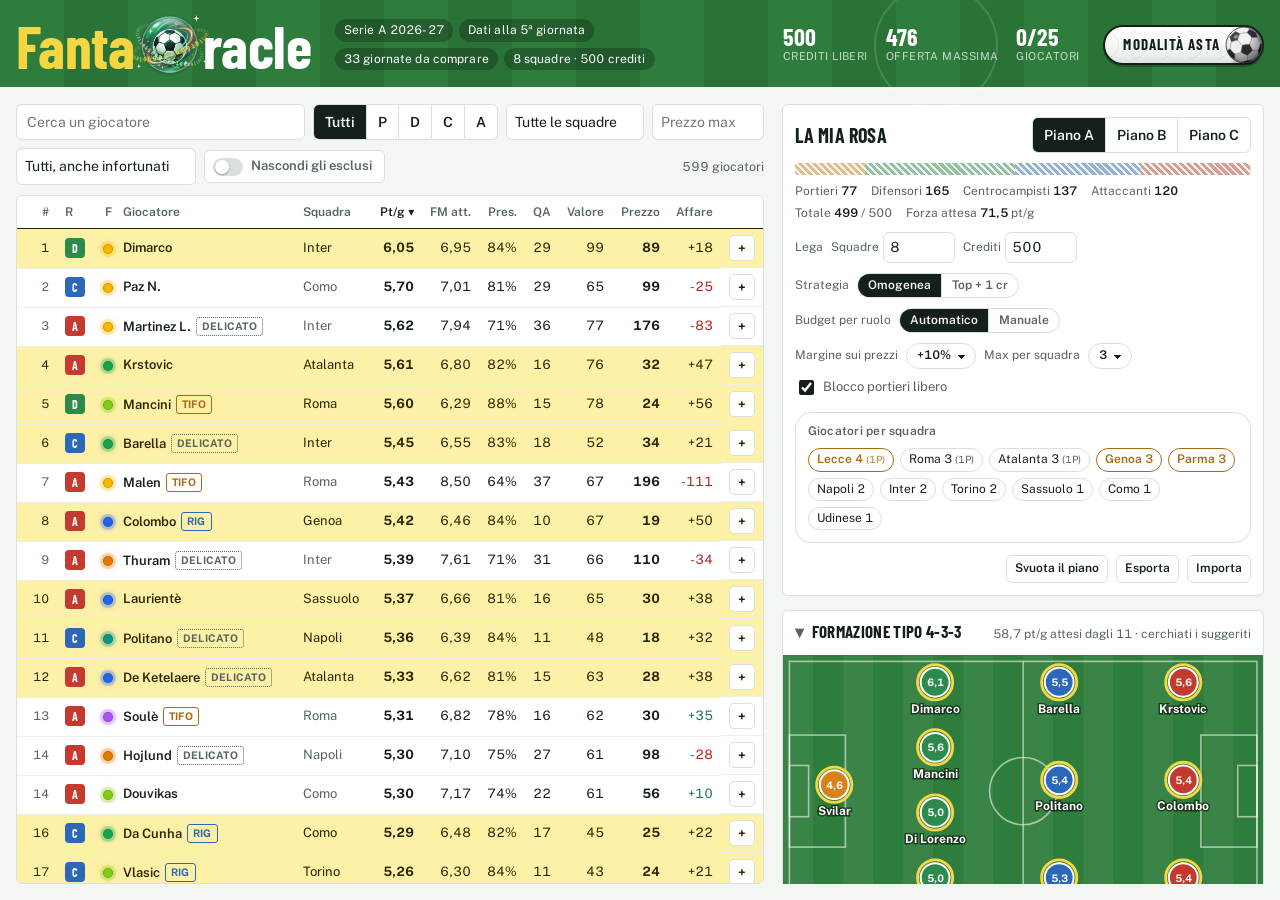
==== commit 1918e249: "Mercato: media blu elettrico sopra, ambra sotto La media dell'andamento generale passa dal giallo al" ====
--- a/web/index.html
+++ b/web/index.html
@@ -10,7 +10,7 @@
 <link rel="preconnect" href="https://fonts.gstatic.com" crossorigin>
 <link rel="stylesheet" href="https://fonts.googleapis.com/css2?family=Barlow+Condensed:wght@500;600;700&family=Public+Sans:wght@400;500;600;700&display=swap">
 <link rel="icon" type="image/png" href="logo.png">
-<link rel="stylesheet" href="tool.css?v=8d21108128">
+<link rel="stylesheet" href="tool.css?v=78ae450af4">
 <div class="app">
   <header class="top">
     <div class="marca">
@@ -115,7 +115,7 @@
 
 <div class="overlay" id="overlay" hidden></div>
 
-<script src="tool.js?v=a0c16ae5fa"></script>
+<script src="tool.js?v=6f0d159ba5"></script>
 
 </body>
 </html>
--- a/web/tool.css
+++ b/web/tool.css
@@ -20,7 +20,7 @@
   --go: #1d7a4a; --warn: #a86a12; --bad: #b3261e;
   --r-p: #d9821b; --r-d: #2b8a4c; --r-c: #2d68b8; --r-a: #c53a2e;  /* colori di ruolo */
   --caldo: #b3261e; --freddo: #2d68b8;   /* grafico del mercato: sopra e sotto il prezzo previsto */
-  --merc: #8b3dff;                        /* la media dei prezzi sul previsto: viola acceso (quella dei crediti e' il giallo dell'asta) */
+  --merc-gen: #1f6bff; --merc: #f59e0b;   /* le medie dei due grafici: blu elettrico i crediti pagati, ambra i prezzi sul previsto */
   --font-display: "Barlow Condensed", "Arial Narrow", "Roboto Condensed", sans-serif;
   --font-body: "Public Sans", "Segoe UI", system-ui, -apple-system, sans-serif;
   --radius: 6px;
@@ -33,7 +33,7 @@
     --grass-1: #1d5129; --grass-2: #1a4924; --chalk: #e8efe9;
     --go: #4cc184; --warn: #e0a33c; --bad: #f07167;
     --r-p: #f0a04a; --r-d: #4fbf73; --r-c: #6b9ee8; --r-a: #ef6a5c;
-    --caldo: #e8604f; --freddo: #5b93e6; --merc: #b57bff;
+    --caldo: #e8604f; --freddo: #5b93e6; --merc-gen: #4d8dff; --merc: #fbbf24;
     color-scheme: dark;
   }
 }
@@ -44,7 +44,7 @@
   --grass-1: #1d5129; --grass-2: #1a4924; --chalk: #e8efe9;
   --go: #4cc184; --warn: #e0a33c; --bad: #f07167;
   --r-p: #f0a04a; --r-d: #4fbf73; --r-c: #6b9ee8; --r-a: #ef6a5c;
-  --caldo: #e8604f; --freddo: #5b93e6; --merc: #b57bff;
+  --caldo: #e8604f; --freddo: #5b93e6; --merc-gen: #4d8dff; --merc: #fbbf24;
   color-scheme: dark;
 }
 
@@ -650,8 +650,8 @@
    il previsto: un riquadro per il momento e uno per ruolo, e una colonna per acquisto dalla riga
    del 100% (sopra, pagato piu' del previsto; sotto, meno). Le colonne sono neutre in tutti e due:
    il colore e' delle medie e dei tratti dei ruoli sotto l'asse. */
-/* la media: gialla (il giallo dell'asta) nell'andamento generale, viola nel confronto con il previsto */
-#mercato { --linea: var(--live); }
+/* la media: blu elettrico nell'andamento generale, ambra nel confronto con il previsto */
+#mercato { --linea: var(--merc-gen); }
 #merc-previsto { --linea: var(--merc); }
 .boxes.merc-box.gen { grid-template-columns: minmax(150px, 1.7fr) repeat(3, minmax(84px, 1fr)); }
 .merc-box.gen .box.ora .barra { margin: 4px 0 5px; }
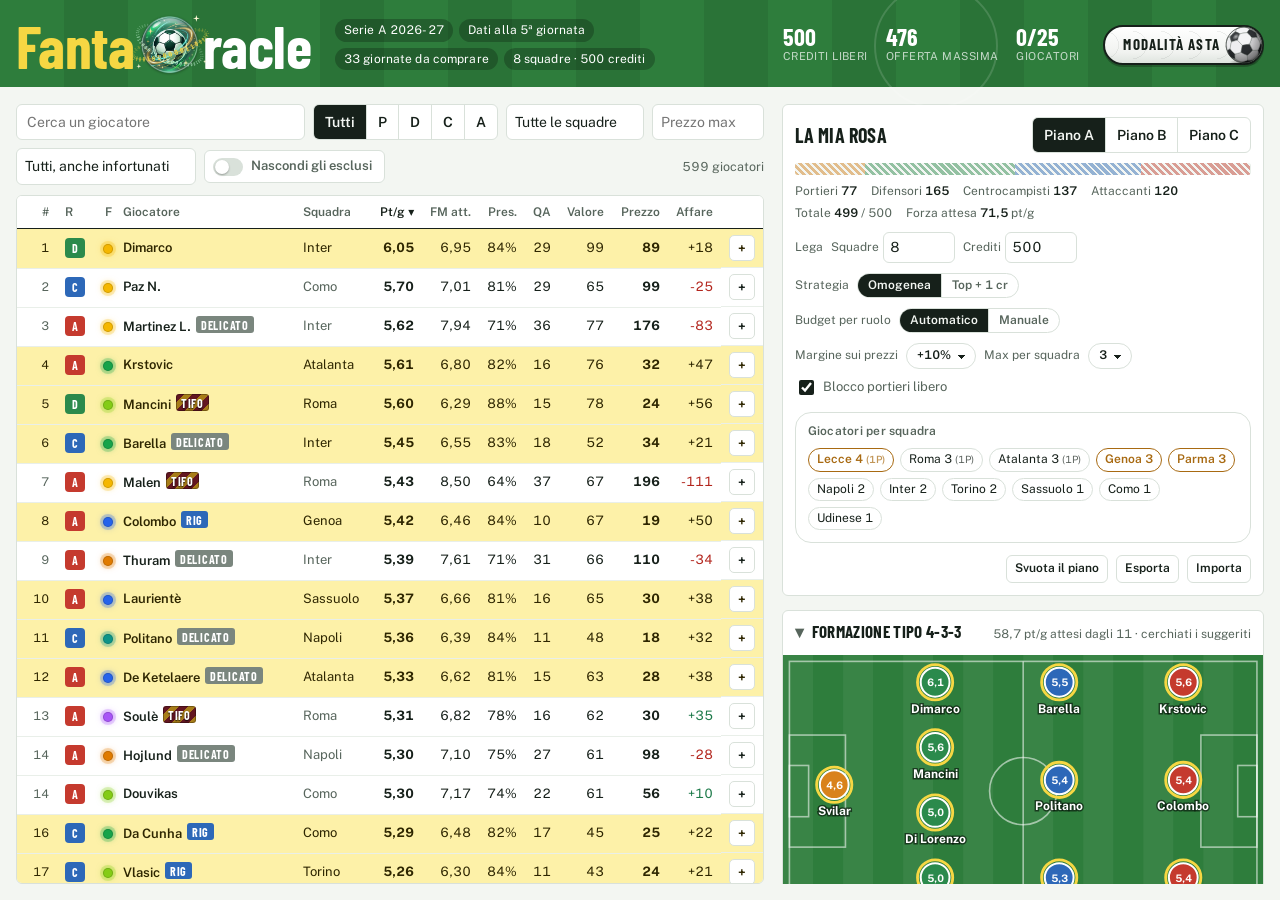
==== commit 46a3c732: "Etichette come bollini da tabellone, TIFO coi colori della squadra Le etichette accanto al nome dive" ====
--- a/web/index.html
+++ b/web/index.html
@@ -10,7 +10,7 @@
 <link rel="preconnect" href="https://fonts.gstatic.com" crossorigin>
 <link rel="stylesheet" href="https://fonts.googleapis.com/css2?family=Barlow+Condensed:wght@500;600;700&family=Public+Sans:wght@400;500;600;700&display=swap">
 <link rel="icon" type="image/png" href="logo.png">
-<link rel="stylesheet" href="tool.css?v=78ae450af4">
+<link rel="stylesheet" href="tool.css?v=91bb18766e">
 <div class="app">
   <header class="top">
     <div class="marca">
@@ -115,7 +115,7 @@
 
 <div class="overlay" id="overlay" hidden></div>
 
-<script src="tool.js?v=6f0d159ba5"></script>
+<script src="tool.js?v=4d7b1ce807"></script>
 
 </body>
 </html>
--- a/web/tool.css
+++ b/web/tool.css
@@ -20,7 +20,7 @@
   --go: #1d7a4a; --warn: #a86a12; --bad: #b3261e;
   --r-p: #d9821b; --r-d: #2b8a4c; --r-c: #2d68b8; --r-a: #c53a2e;  /* colori di ruolo */
   --caldo: #b3261e; --freddo: #2d68b8;   /* grafico del mercato: sopra e sotto il prezzo previsto */
-  --merc-gen: #1f6bff; --merc: #f59e0b;   /* le medie dei due grafici: blu elettrico i crediti pagati, ambra i prezzi sul previsto */
+  --merc: #8b3dff;                        /* la media dei prezzi sul previsto: viola acceso (quella dei crediti e' il giallo dell'asta) */
   --font-display: "Barlow Condensed", "Arial Narrow", "Roboto Condensed", sans-serif;
   --font-body: "Public Sans", "Segoe UI", system-ui, -apple-system, sans-serif;
   --radius: 6px;
@@ -33,7 +33,7 @@
     --grass-1: #1d5129; --grass-2: #1a4924; --chalk: #e8efe9;
     --go: #4cc184; --warn: #e0a33c; --bad: #f07167;
     --r-p: #f0a04a; --r-d: #4fbf73; --r-c: #6b9ee8; --r-a: #ef6a5c;
-    --caldo: #e8604f; --freddo: #5b93e6; --merc-gen: #4d8dff; --merc: #fbbf24;
+    --caldo: #e8604f; --freddo: #5b93e6; --merc: #b57bff;
     color-scheme: dark;
   }
 }
@@ -44,7 +44,7 @@
   --grass-1: #1d5129; --grass-2: #1a4924; --chalk: #e8efe9;
   --go: #4cc184; --warn: #e0a33c; --bad: #f07167;
   --r-p: #f0a04a; --r-d: #4fbf73; --r-c: #6b9ee8; --r-a: #ef6a5c;
-  --caldo: #e8604f; --freddo: #5b93e6; --merc-gen: #4d8dff; --merc: #fbbf24;
+  --caldo: #e8604f; --freddo: #5b93e6; --merc: #b57bff;
   color-scheme: dark;
 }
 
@@ -230,13 +230,21 @@
 .pos { color: var(--go); } .neg { color: var(--bad); }
 .role { display: inline-grid; place-items: center; width: 20px; height: 20px; border-radius: 4px; color: #fff; font: 700 12px/1 var(--font-display); }
 .role.P { background: var(--r-p); } .role.D { background: var(--r-d); } .role.C { background: var(--r-c); } .role.A { background: var(--r-a); }
-.tag { display: inline-block; font-size: 10.5px; font-weight: 700; padding: 1px 5px; border-radius: 3px; margin-left: 5px; vertical-align: 1px; border: 1px solid currentColor; letter-spacing: 0.02em; }
-.tag.rig { color: var(--r-c); } .tag.tifo { color: var(--warn); } .tag.uno { color: inherit; opacity: 0.8; }
-/* Infortuni: rosso pieno chi e' fuori, contorno per i dubbi, arancio per la propensione. */
-.tag.out { color: #fff; background: var(--bad); border-color: var(--bad); cursor: help; }
-.tag.dubbio { color: var(--warn); border-style: dashed; cursor: help; }
+/* Etichette come bollini da tabellone: font condensato, pieni. Chi e' fuori ha la chiave scura
+   (OUT, SQ) e accanto il rientro; il tifo porta le strisce coi colori della squadra (--t1, --t2). */
+.tag { display: inline-flex; align-items: center; font: 700 12px/1 var(--font-display); letter-spacing: 0.06em; text-transform: uppercase;
+  padding: 3px 5px 2px; border-radius: 3px; margin-left: 5px; vertical-align: 1px; white-space: nowrap; overflow: hidden;
+  color: var(--ink-2); box-shadow: inset 0 0 0 1.5px currentColor; }
+.tag i { font-style: normal; margin: -3px 4px -2px -5px; padding: 3px 5px 2px; background: rgb(0 0 0 / 0.24); }
+.tag.rig { color: #fff; background: #2d68b8; box-shadow: none; }
+/* un velo scuro sulle strisce: le bianche (Lazio, Juve, Napoli...) restano chiare ma la scritta si legge */
+.tag.tifo { color: #fff; background: linear-gradient(rgb(0 0 0 / 0.3), rgb(0 0 0 / 0.3)), repeating-linear-gradient(135deg, var(--t1) 0 6px, var(--t2) 6px 12px);
+  box-shadow: inset 0 0 0 1px rgb(0 0 0 / 0.3); text-shadow: 0 1px 1.5px rgb(0 0 0 / 0.9); }
+.tag.uno { color: inherit; opacity: 0.8; }
+.tag.out { color: #fff; background: #c5302a; box-shadow: none; cursor: help; }
+.tag.dubbio, .tag.diff { color: #3a2a00; background: #f7c948; box-shadow: none; cursor: help; }
 .tag.fragile { color: var(--bad); cursor: help; }
-.tag.rischio { color: var(--ink-2); border-style: dotted; cursor: help; }
+.tag.rischio { color: #fff; background: #7a867e; box-shadow: none; cursor: help; }
 td.act { display: flex; gap: 4px; justify-content: flex-end; }
 .ic { width: 26px; height: 26px; display: inline-grid; place-items: center; border: 1px solid var(--rule); background: var(--sheet); border-radius: 5px; font-weight: 700; line-height: 1; }
 .ic:hover { border-color: var(--ink); }
@@ -356,7 +364,7 @@
 .sch-chi { min-width: 0; }
 :is(.scheda, .chiamato) h3 { font-size: 30px; display: flex; flex-wrap: wrap; align-items: center; gap: 4px 8px; }
 :is(.scheda, .chiamato) h3 .role { width: 26px; height: 26px; font-size: 15px; border-radius: 6px; }
-:is(.scheda, .chiamato) h3 .tag { margin-left: 0; font-family: var(--font-body); }
+:is(.scheda, .chiamato) h3 .tag { margin-left: 0; }
 :is(.scheda, .chiamato) h3 .fd { margin: 0 3px 0 2px; vertical-align: 0; }
 .sch-meta { display: flex; flex-wrap: wrap; align-items: center; gap: 6px; margin-top: 8px; }
 .sch-meta .mt { font-size: 12px; line-height: 1.45; padding: 2px 10px; border-radius: 999px; background: var(--tint); color: var(--ink-2); white-space: nowrap; }
@@ -627,7 +635,7 @@
 .giro-ctl { margin-left: auto; display: inline-flex; align-items: center; gap: 4px; }
 .giro-ctl .ic { font-size: 16px; }
 .giro.mio .ic, .giro.mio .btn { color: var(--ink); }
-.tag.turno { color: var(--live-fg); background: var(--live); border-color: var(--live-edge); }
+.tag.turno { color: var(--live-fg); background: var(--live); box-shadow: inset 0 0 0 1px var(--live-edge); }
 .risultati button.fuori { opacity: 0.55; }
 /* occasioni: il conto del ruolo in cinque riquadri stretti, le fasce ancora libere, poi la lista */
 .boxes.fase-box { grid-template-columns: repeat(5, minmax(0, 1fr)); gap: 6px; }
@@ -650,8 +658,8 @@
    il previsto: un riquadro per il momento e uno per ruolo, e una colonna per acquisto dalla riga
    del 100% (sopra, pagato piu' del previsto; sotto, meno). Le colonne sono neutre in tutti e due:
    il colore e' delle medie e dei tratti dei ruoli sotto l'asse. */
-/* la media: blu elettrico nell'andamento generale, ambra nel confronto con il previsto */
-#mercato { --linea: var(--merc-gen); }
+/* la media: gialla (il giallo dell'asta) nell'andamento generale, viola nel confronto con il previsto */
+#mercato { --linea: var(--live); }
 #merc-previsto { --linea: var(--merc); }
 .boxes.merc-box.gen { grid-template-columns: minmax(150px, 1.7fr) repeat(3, minmax(84px, 1fr)); }
 .merc-box.gen .box.ora .barra { margin: 4px 0 5px; }
@@ -778,7 +786,7 @@
 .lr.zero { opacity: 0.35; }
 .log div { display: flex; gap: 8px; justify-content: space-between; font-size: 13px; padding: 4px 0; border-top: 1px dashed var(--rule); }
 .log div:first-child { border-top: 0; }
-.tag.own { color: var(--ink-2); } .tag.obj { color: var(--live-fg); background: var(--live); border-color: var(--live-edge); }
+.tag.own { color: var(--ink-2); } .tag.obj { color: var(--live-fg); background: var(--live); box-shadow: inset 0 0 0 1px var(--live-edge); }
 .nomi { display: grid; grid-template-columns: repeat(2, minmax(0, 1fr)); gap: 8px; margin: 12px 0; }
 .nomi label { display: grid; gap: 3px; font-size: 12px; color: var(--ink-2); }
 .nomi input { padding: 7px 9px; border: 1px solid var(--rule); border-radius: var(--radius); background: var(--paper); font-size: 14px; color: var(--ink); }
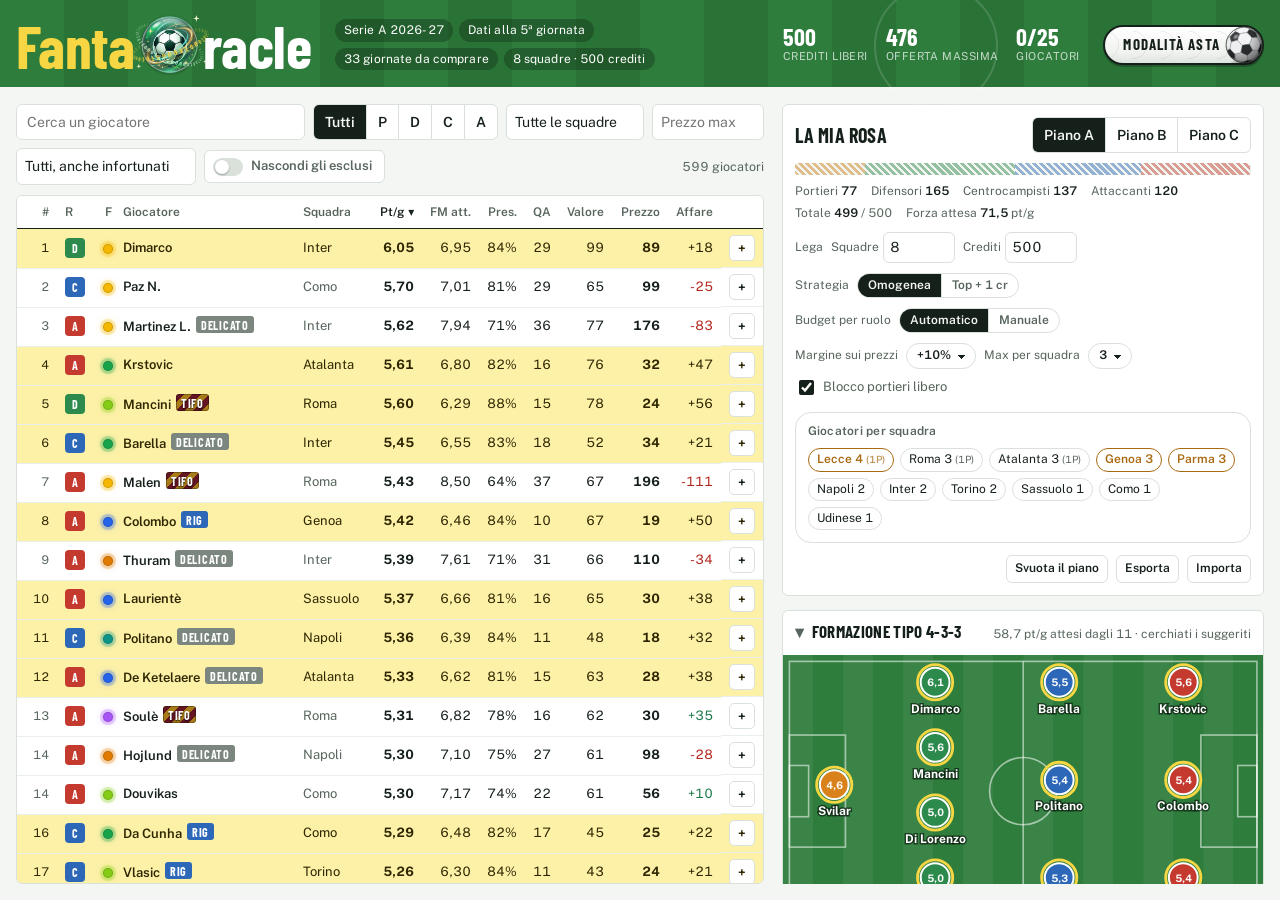
==== commit d026a2c5: "Merge main: media del mercato blu elettrico e ambra index.html rigenerato con le impronte dei file u" ====
--- a/web/index.html
+++ b/web/index.html
@@ -10,7 +10,7 @@
 <link rel="preconnect" href="https://fonts.gstatic.com" crossorigin>
 <link rel="stylesheet" href="https://fonts.googleapis.com/css2?family=Barlow+Condensed:wght@500;600;700&family=Public+Sans:wght@400;500;600;700&display=swap">
 <link rel="icon" type="image/png" href="logo.png">
-<link rel="stylesheet" href="tool.css?v=91bb18766e">
+<link rel="stylesheet" href="tool.css?v=23c5e9d3d5">
 <div class="app">
   <header class="top">
     <div class="marca">
@@ -115,7 +115,7 @@
 
 <div class="overlay" id="overlay" hidden></div>
 
-<script src="tool.js?v=4d7b1ce807"></script>
+<script src="tool.js?v=e59c11fb2d"></script>
 
 </body>
 </html>
--- a/web/tool.css
+++ b/web/tool.css
@@ -20,7 +20,7 @@
   --go: #1d7a4a; --warn: #a86a12; --bad: #b3261e;
   --r-p: #d9821b; --r-d: #2b8a4c; --r-c: #2d68b8; --r-a: #c53a2e;  /* colori di ruolo */
   --caldo: #b3261e; --freddo: #2d68b8;   /* grafico del mercato: sopra e sotto il prezzo previsto */
-  --merc: #8b3dff;                        /* la media dei prezzi sul previsto: viola acceso (quella dei crediti e' il giallo dell'asta) */
+  --merc-gen: #1f6bff; --merc: #f59e0b;   /* le medie dei due grafici: blu elettrico i crediti pagati, ambra i prezzi sul previsto */
   --font-display: "Barlow Condensed", "Arial Narrow", "Roboto Condensed", sans-serif;
   --font-body: "Public Sans", "Segoe UI", system-ui, -apple-system, sans-serif;
   --radius: 6px;
@@ -33,7 +33,7 @@
     --grass-1: #1d5129; --grass-2: #1a4924; --chalk: #e8efe9;
     --go: #4cc184; --warn: #e0a33c; --bad: #f07167;
     --r-p: #f0a04a; --r-d: #4fbf73; --r-c: #6b9ee8; --r-a: #ef6a5c;
-    --caldo: #e8604f; --freddo: #5b93e6; --merc: #b57bff;
+    --caldo: #e8604f; --freddo: #5b93e6; --merc-gen: #4d8dff; --merc: #fbbf24;
     color-scheme: dark;
   }
 }
@@ -44,7 +44,7 @@
   --grass-1: #1d5129; --grass-2: #1a4924; --chalk: #e8efe9;
   --go: #4cc184; --warn: #e0a33c; --bad: #f07167;
   --r-p: #f0a04a; --r-d: #4fbf73; --r-c: #6b9ee8; --r-a: #ef6a5c;
-  --caldo: #e8604f; --freddo: #5b93e6; --merc: #b57bff;
+  --caldo: #e8604f; --freddo: #5b93e6; --merc-gen: #4d8dff; --merc: #fbbf24;
   color-scheme: dark;
 }
 
@@ -658,8 +658,8 @@
    il previsto: un riquadro per il momento e uno per ruolo, e una colonna per acquisto dalla riga
    del 100% (sopra, pagato piu' del previsto; sotto, meno). Le colonne sono neutre in tutti e due:
    il colore e' delle medie e dei tratti dei ruoli sotto l'asse. */
-/* la media: gialla (il giallo dell'asta) nell'andamento generale, viola nel confronto con il previsto */
-#mercato { --linea: var(--live); }
+/* la media: blu elettrico nell'andamento generale, ambra nel confronto con il previsto */
+#mercato { --linea: var(--merc-gen); }
 #merc-previsto { --linea: var(--merc); }
 .boxes.merc-box.gen { grid-template-columns: minmax(150px, 1.7fr) repeat(3, minmax(84px, 1fr)); }
 .merc-box.gen .box.ora .barra { margin: 4px 0 5px; }
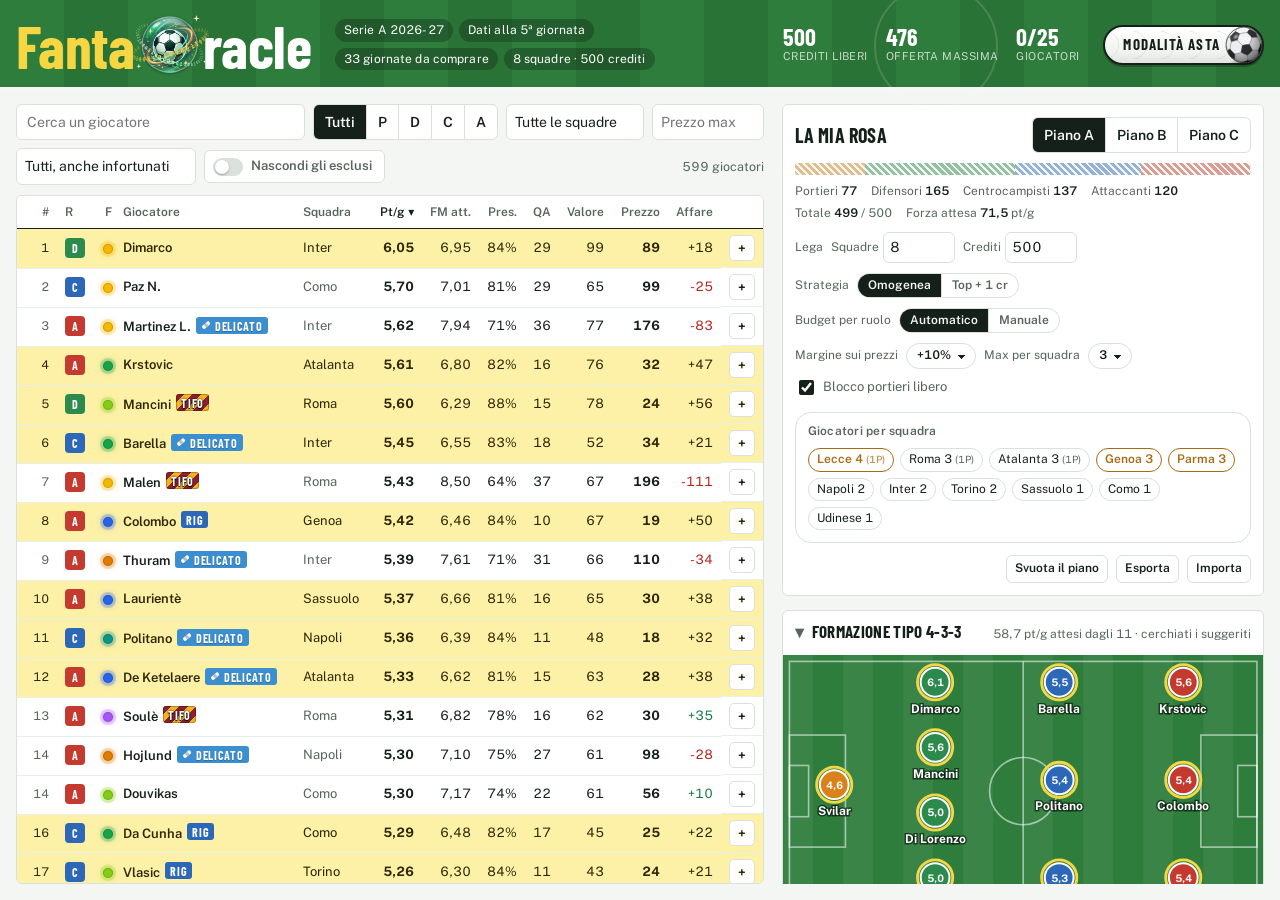
==== commit e54ad0a7: "Etichette: velo solo dove serve, croce su FRAGILE, cerotto e celeste su DELICATO, piu' grandi nella " ====
--- a/web/index.html
+++ b/web/index.html
@@ -10,7 +10,7 @@
 <link rel="preconnect" href="https://fonts.gstatic.com" crossorigin>
 <link rel="stylesheet" href="https://fonts.googleapis.com/css2?family=Barlow+Condensed:wght@500;600;700&family=Public+Sans:wght@400;500;600;700&display=swap">
 <link rel="icon" type="image/png" href="logo.png">
-<link rel="stylesheet" href="tool.css?v=23c5e9d3d5">
+<link rel="stylesheet" href="tool.css?v=0c83e00ee2">
 <div class="app">
   <header class="top">
     <div class="marca">
@@ -115,7 +115,7 @@
 
 <div class="overlay" id="overlay" hidden></div>
 
-<script src="tool.js?v=e59c11fb2d"></script>
+<script src="tool.js?v=7379051798"></script>
 
 </body>
 </html>
--- a/web/tool.css
+++ b/web/tool.css
@@ -233,18 +233,23 @@
 /* Etichette come bollini da tabellone: font condensato, pieni. Chi e' fuori ha la chiave scura
    (OUT, SQ) e accanto il rientro; il tifo porta le strisce coi colori della squadra (--t1, --t2). */
 .tag { display: inline-flex; align-items: center; font: 700 12px/1 var(--font-display); letter-spacing: 0.06em; text-transform: uppercase;
-  padding: 3px 5px 2px; border-radius: 3px; margin-left: 5px; vertical-align: 1px; white-space: nowrap; overflow: hidden;
+  padding: 0.25em 0.42em 0.17em; border-radius: 0.25em; margin-left: 5px; vertical-align: 1px; white-space: nowrap; overflow: hidden;
   color: var(--ink-2); box-shadow: inset 0 0 0 1.5px currentColor; }
-.tag i { font-style: normal; margin: -3px 4px -2px -5px; padding: 3px 5px 2px; background: rgb(0 0 0 / 0.24); }
+.tag i { font-style: normal; margin: -0.25em 0.33em -0.17em -0.42em; padding: 0.25em 0.42em 0.17em; background: rgb(0 0 0 / 0.24); }
+.tag .segno { width: 0.85em; height: 0.85em; margin: -0.1em 0.3em 0 0; flex: none; fill: currentColor; }
+.tag.fragile .segno { fill: var(--bad); }
 .tag.rig { color: #fff; background: #2d68b8; box-shadow: none; }
-/* un velo scuro sulle strisce: le bianche (Lazio, Juve, Napoli...) restano chiare ma la scritta si legge */
-.tag.tifo { color: #fff; background: linear-gradient(rgb(0 0 0 / 0.3), rgb(0 0 0 / 0.3)), repeating-linear-gradient(135deg, var(--t1) 0 6px, var(--t2) 6px 12px);
-  box-shadow: inset 0 0 0 1px rgb(0 0 0 / 0.3); text-shadow: 0 1px 1.5px rgb(0 0 0 / 0.9); }
+/* le strisce coi colori pieni; il velo scuro solo dove una striscia e' troppo chiara per la scritta
+   bianca (classe .velo, decisa in tag() dal contrasto: Lazio, Juve, Napoli, Lecce...) */
+.tag.tifo { color: #fff; background: repeating-linear-gradient(135deg, var(--t1) 0 0.5em, var(--t2) 0.5em 1em);
+  box-shadow: inset 0 0 0 1px rgb(0 0 0 / 0.25); text-shadow: 0 0 2px rgb(0 0 0 / 0.9), 0 1px 1px #000; }
+.tag.tifo.velo { background: linear-gradient(rgb(0 0 0 / 0.3), rgb(0 0 0 / 0.3)), repeating-linear-gradient(135deg, var(--t1) 0 0.5em, var(--t2) 0.5em 1em);
+  text-shadow: 0 1px 1.5px rgb(0 0 0 / 0.9); }
 .tag.uno { color: inherit; opacity: 0.8; }
 .tag.out { color: #fff; background: #c5302a; box-shadow: none; cursor: help; }
 .tag.dubbio, .tag.diff { color: #3a2a00; background: #f7c948; box-shadow: none; cursor: help; }
 .tag.fragile { color: var(--bad); cursor: help; }
-.tag.rischio { color: #fff; background: #7a867e; box-shadow: none; cursor: help; }
+.tag.rischio { color: #fff; background: #3b8fd0; box-shadow: none; cursor: help; text-shadow: 0 1px 1px rgb(0 0 0 / 0.25); }
 td.act { display: flex; gap: 4px; justify-content: flex-end; }
 .ic { width: 26px; height: 26px; display: inline-grid; place-items: center; border: 1px solid var(--rule); background: var(--sheet); border-radius: 5px; font-weight: 700; line-height: 1; }
 .ic:hover { border-color: var(--ink); }
@@ -364,7 +369,8 @@
 .sch-chi { min-width: 0; }
 :is(.scheda, .chiamato) h3 { font-size: 30px; display: flex; flex-wrap: wrap; align-items: center; gap: 4px 8px; }
 :is(.scheda, .chiamato) h3 .role { width: 26px; height: 26px; font-size: 15px; border-radius: 6px; }
-:is(.scheda, .chiamato) h3 .tag { margin-left: 0; }
+/* nella scheda il nome e' a 30px: le etichette crescono con lui (le misure sono in em) */
+:is(.scheda, .chiamato) h3 .tag { margin-left: 0; font-size: 16px; }
 :is(.scheda, .chiamato) h3 .fd { margin: 0 3px 0 2px; vertical-align: 0; }
 .sch-meta { display: flex; flex-wrap: wrap; align-items: center; gap: 6px; margin-top: 8px; }
 .sch-meta .mt { font-size: 12px; line-height: 1.45; padding: 2px 10px; border-radius: 999px; background: var(--tint); color: var(--ink-2); white-space: nowrap; }
@@ -829,7 +835,7 @@
   .boxes.merc-box.gen { grid-template-columns: repeat(3, minmax(0, 1fr)); }
   .merc-box .box.ora { grid-column: 1 / -1; }
   table.sq td, table.sq th { padding: 6px 4px; }
-  table.sq .tag { margin-left: 3px; padding: 1px 3px; }
+  table.sq .tag { margin-left: 3px; }
   .occ { grid-template-columns: 22px minmax(0, 1fr) auto; }
   .occ .num { grid-column: 2 / -1; grid-row: 2; text-align: left; white-space: normal; }
 }
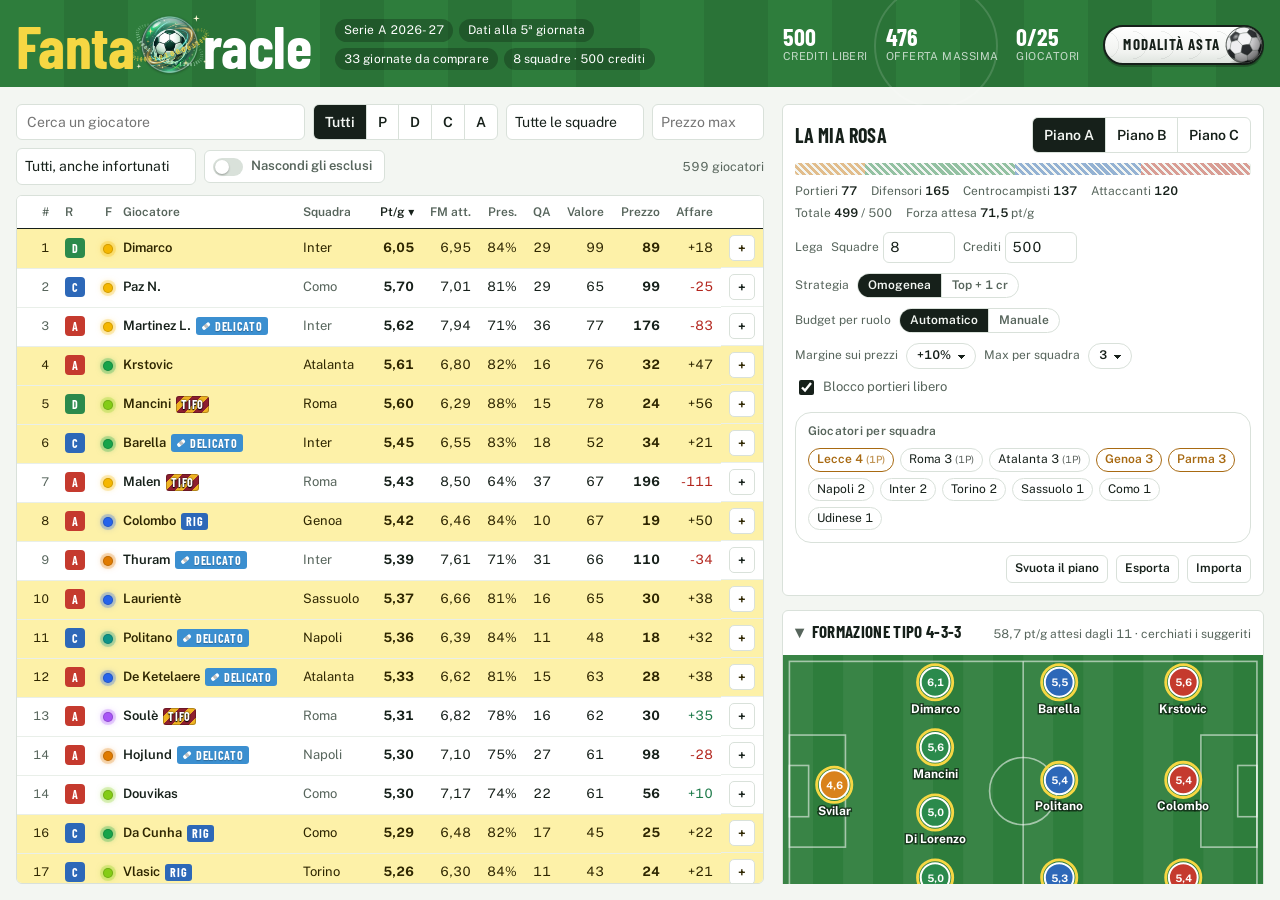
==== commit 217f97ca: "Etichette centrate sul nome nel listone, come il quadrato del ruolo vertical-align in em al posto di" ====
--- a/web/index.html
+++ b/web/index.html
@@ -10,7 +10,7 @@
 <link rel="preconnect" href="https://fonts.gstatic.com" crossorigin>
 <link rel="stylesheet" href="https://fonts.googleapis.com/css2?family=Barlow+Condensed:wght@500;600;700&family=Public+Sans:wght@400;500;600;700&display=swap">
 <link rel="icon" type="image/png" href="logo.png">
-<link rel="stylesheet" href="tool.css?v=0c83e00ee2">
+<link rel="stylesheet" href="tool.css?v=2ab60def07">
 <div class="app">
   <header class="top">
     <div class="marca">
--- a/web/tool.css
+++ b/web/tool.css
@@ -233,10 +233,10 @@
 /* Etichette come bollini da tabellone: font condensato, pieni. Chi e' fuori ha la chiave scura
    (OUT, SQ) e accanto il rientro; il tifo porta le strisce coi colori della squadra (--t1, --t2). */
 .tag { display: inline-flex; align-items: center; font: 700 12px/1 var(--font-display); letter-spacing: 0.06em; text-transform: uppercase;
-  padding: 0.25em 0.42em 0.17em; border-radius: 0.25em; margin-left: 5px; vertical-align: 1px; white-space: nowrap; overflow: hidden;
+  padding: 0.2em 0.42em 0.22em; border-radius: 0.25em; margin-left: 5px; vertical-align: -0.06em; white-space: nowrap; overflow: hidden;
   color: var(--ink-2); box-shadow: inset 0 0 0 1.5px currentColor; }
-.tag i { font-style: normal; margin: -0.25em 0.33em -0.17em -0.42em; padding: 0.25em 0.42em 0.17em; background: rgb(0 0 0 / 0.24); }
-.tag .segno { width: 0.85em; height: 0.85em; margin: -0.1em 0.3em 0 0; flex: none; fill: currentColor; }
+.tag i { font-style: normal; margin: -0.2em 0.33em -0.22em -0.42em; padding: 0.2em 0.42em 0.22em; background: rgb(0 0 0 / 0.24); }
+.tag .segno { width: 0.85em; height: 0.85em; margin: 0 0.3em 0 0; flex: none; fill: currentColor; }
 .tag.fragile .segno { fill: var(--bad); }
 .tag.rig { color: #fff; background: #2d68b8; box-shadow: none; }
 /* le strisce coi colori pieni; il velo scuro solo dove una striscia e' troppo chiara per la scritta
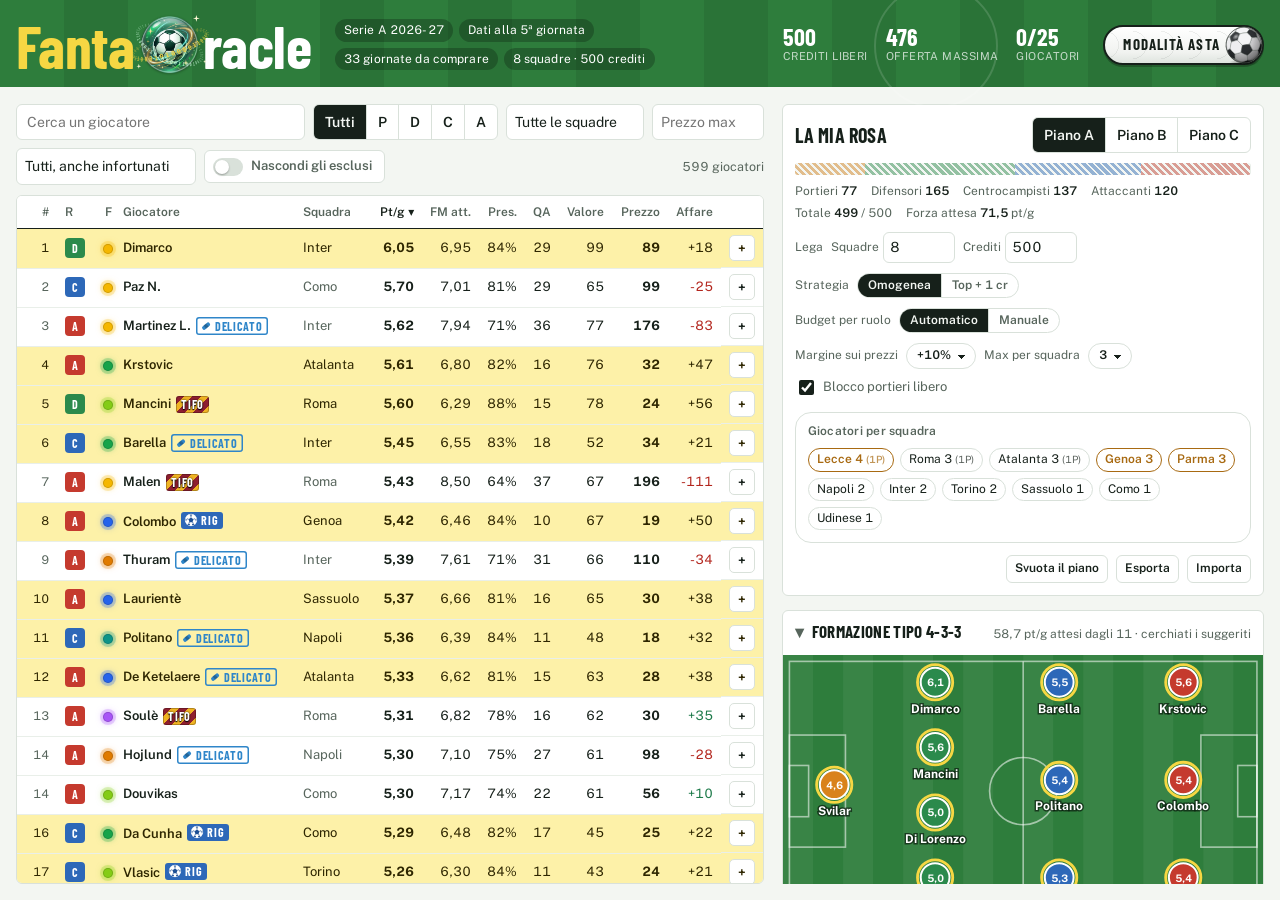
==== commit fbc6a148: "Etichette: DELICATO solo bordato, pallone su RIG, DIFF senza punto Le etichette restano bollini pien" ====
--- a/web/index.html
+++ b/web/index.html
@@ -10,7 +10,7 @@
 <link rel="preconnect" href="https://fonts.gstatic.com" crossorigin>
 <link rel="stylesheet" href="https://fonts.googleapis.com/css2?family=Barlow+Condensed:wght@500;600;700&family=Public+Sans:wght@400;500;600;700&display=swap">
 <link rel="icon" type="image/png" href="logo.png">
-<link rel="stylesheet" href="tool.css?v=2ab60def07">
+<link rel="stylesheet" href="tool.css?v=4de0aa7a0a">
 <div class="app">
   <header class="top">
     <div class="marca">
@@ -115,7 +115,7 @@
 
 <div class="overlay" id="overlay" hidden></div>
 
-<script src="tool.js?v=7379051798"></script>
+<script src="tool.js?v=68292af687"></script>
 
 </body>
 </html>
--- a/web/tool.css
+++ b/web/tool.css
@@ -20,6 +20,7 @@
   --go: #1d7a4a; --warn: #a86a12; --bad: #b3261e;
   --r-p: #d9821b; --r-d: #2b8a4c; --r-c: #2d68b8; --r-a: #c53a2e;  /* colori di ruolo */
   --caldo: #b3261e; --freddo: #2d68b8;   /* grafico del mercato: sopra e sotto il prezzo previsto */
+  --celeste: #2f86c9;                     /* etichetta DELICATO */
   --merc-gen: #1f6bff; --merc: #f59e0b;   /* le medie dei due grafici: blu elettrico i crediti pagati, ambra i prezzi sul previsto */
   --font-display: "Barlow Condensed", "Arial Narrow", "Roboto Condensed", sans-serif;
   --font-body: "Public Sans", "Segoe UI", system-ui, -apple-system, sans-serif;
@@ -31,7 +32,7 @@
     --rule: #28342d; --tint: #1c2621; --mark: #e2c436; --mark-bg: #4a4012; --mark-fg: #fff3b8;
     --brand: #4fc473; --brand-fg: #0b1a10;
     --grass-1: #1d5129; --grass-2: #1a4924; --chalk: #e8efe9;
-    --go: #4cc184; --warn: #e0a33c; --bad: #f07167;
+    --go: #4cc184; --warn: #e0a33c; --bad: #f07167; --celeste: #6cbcf0;
     --r-p: #f0a04a; --r-d: #4fbf73; --r-c: #6b9ee8; --r-a: #ef6a5c;
     --caldo: #e8604f; --freddo: #5b93e6; --merc-gen: #4d8dff; --merc: #fbbf24;
     color-scheme: dark;
@@ -42,7 +43,7 @@
   --rule: #28342d; --tint: #1c2621; --mark: #e2c436; --mark-bg: #4a4012; --mark-fg: #fff3b8;
   --brand: #4fc473; --brand-fg: #0b1a10;
   --grass-1: #1d5129; --grass-2: #1a4924; --chalk: #e8efe9;
-  --go: #4cc184; --warn: #e0a33c; --bad: #f07167;
+  --go: #4cc184; --warn: #e0a33c; --bad: #f07167; --celeste: #6cbcf0;
   --r-p: #f0a04a; --r-d: #4fbf73; --r-c: #6b9ee8; --r-a: #ef6a5c;
   --caldo: #e8604f; --freddo: #5b93e6; --merc-gen: #4d8dff; --merc: #fbbf24;
   color-scheme: dark;
@@ -249,7 +250,9 @@
 .tag.out { color: #fff; background: #c5302a; box-shadow: none; cursor: help; }
 .tag.dubbio, .tag.diff { color: #3a2a00; background: #f7c948; box-shadow: none; cursor: help; }
 .tag.fragile { color: var(--bad); cursor: help; }
-.tag.rischio { color: #fff; background: #3b8fd0; box-shadow: none; cursor: help; text-shadow: 0 1px 1px rgb(0 0 0 / 0.25); }
+/* delicato e' l'unico avviso solo bordato (insieme a fragile): celeste, col cerotto dello stesso colore */
+.tag.rischio { color: var(--celeste); cursor: help; }
+.tag .segno.pallone { width: 1em; height: 1em; margin: 0 0.3em 0 -0.05em; transform: scale(1.12); }
 td.act { display: flex; gap: 4px; justify-content: flex-end; }
 .ic { width: 26px; height: 26px; display: inline-grid; place-items: center; border: 1px solid var(--rule); background: var(--sheet); border-radius: 5px; font-weight: 700; line-height: 1; }
 .ic:hover { border-color: var(--ink); }
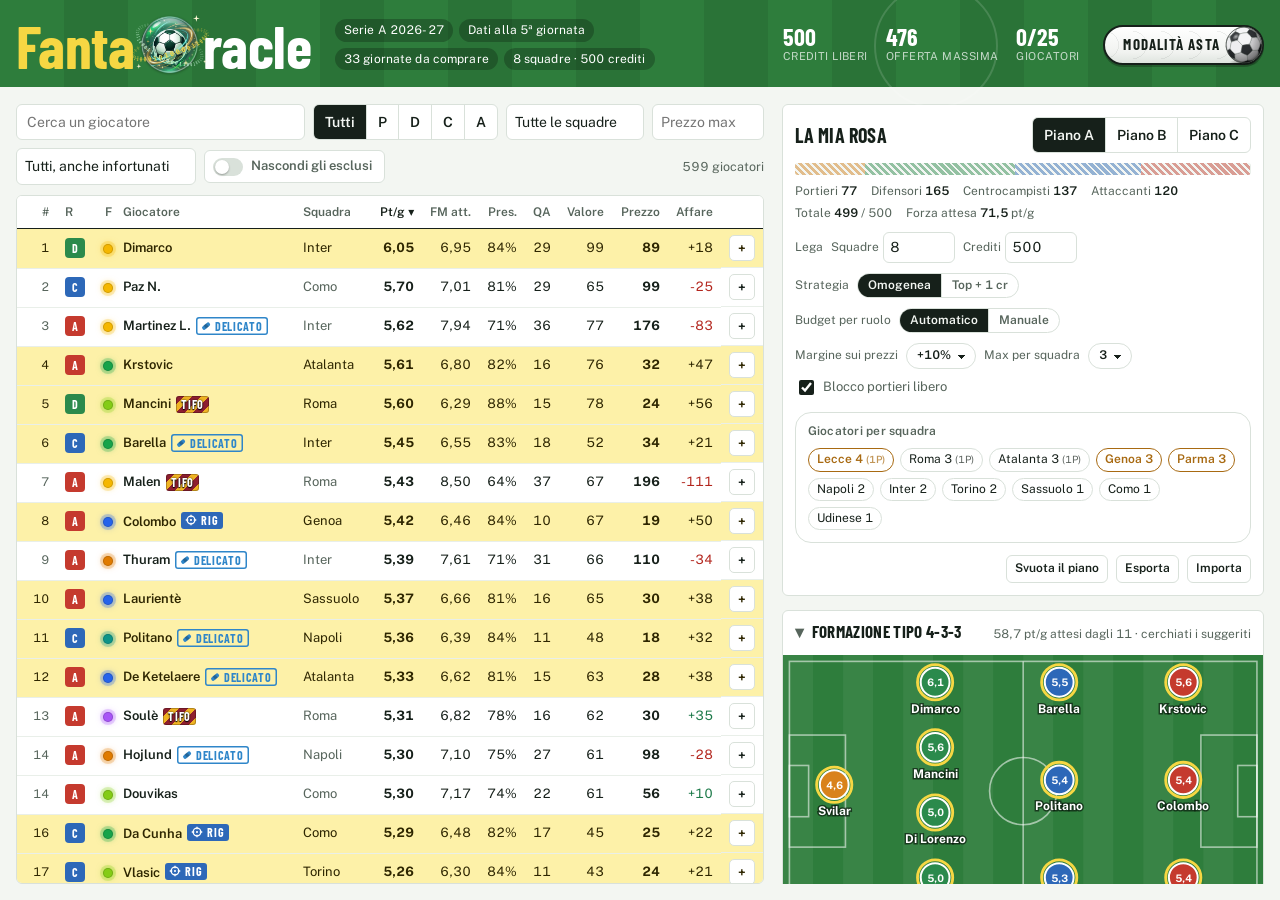
==== commit 78bca33b: "RIG con un mirino al posto del pallone; README e screenshot aggiornati Il segno davanti a RIG divent" ====
--- a/web/index.html
+++ b/web/index.html
@@ -10,7 +10,7 @@
 <link rel="preconnect" href="https://fonts.gstatic.com" crossorigin>
 <link rel="stylesheet" href="https://fonts.googleapis.com/css2?family=Barlow+Condensed:wght@500;600;700&family=Public+Sans:wght@400;500;600;700&display=swap">
 <link rel="icon" type="image/png" href="logo.png">
-<link rel="stylesheet" href="tool.css?v=4de0aa7a0a">
+<link rel="stylesheet" href="tool.css?v=dacd091420">
 <div class="app">
   <header class="top">
     <div class="marca">
@@ -115,7 +115,7 @@
 
 <div class="overlay" id="overlay" hidden></div>
 
-<script src="tool.js?v=68292af687"></script>
+<script src="tool.js?v=f4871b1c61"></script>
 
 </body>
 </html>
--- a/web/tool.css
+++ b/web/tool.css
@@ -252,7 +252,7 @@
 .tag.fragile { color: var(--bad); cursor: help; }
 /* delicato e' l'unico avviso solo bordato (insieme a fragile): celeste, col cerotto dello stesso colore */
 .tag.rischio { color: var(--celeste); cursor: help; }
-.tag .segno.pallone { width: 1em; height: 1em; margin: 0 0.3em 0 -0.05em; transform: scale(1.12); }
+.tag .segno.mirino { width: 1em; height: 1em; margin: 0 0.3em 0 -0.05em; }
 td.act { display: flex; gap: 4px; justify-content: flex-end; }
 .ic { width: 26px; height: 26px; display: inline-grid; place-items: center; border: 1px solid var(--rule); background: var(--sheet); border-radius: 5px; font-weight: 700; line-height: 1; }
 .ic:hover { border-color: var(--ink); }
